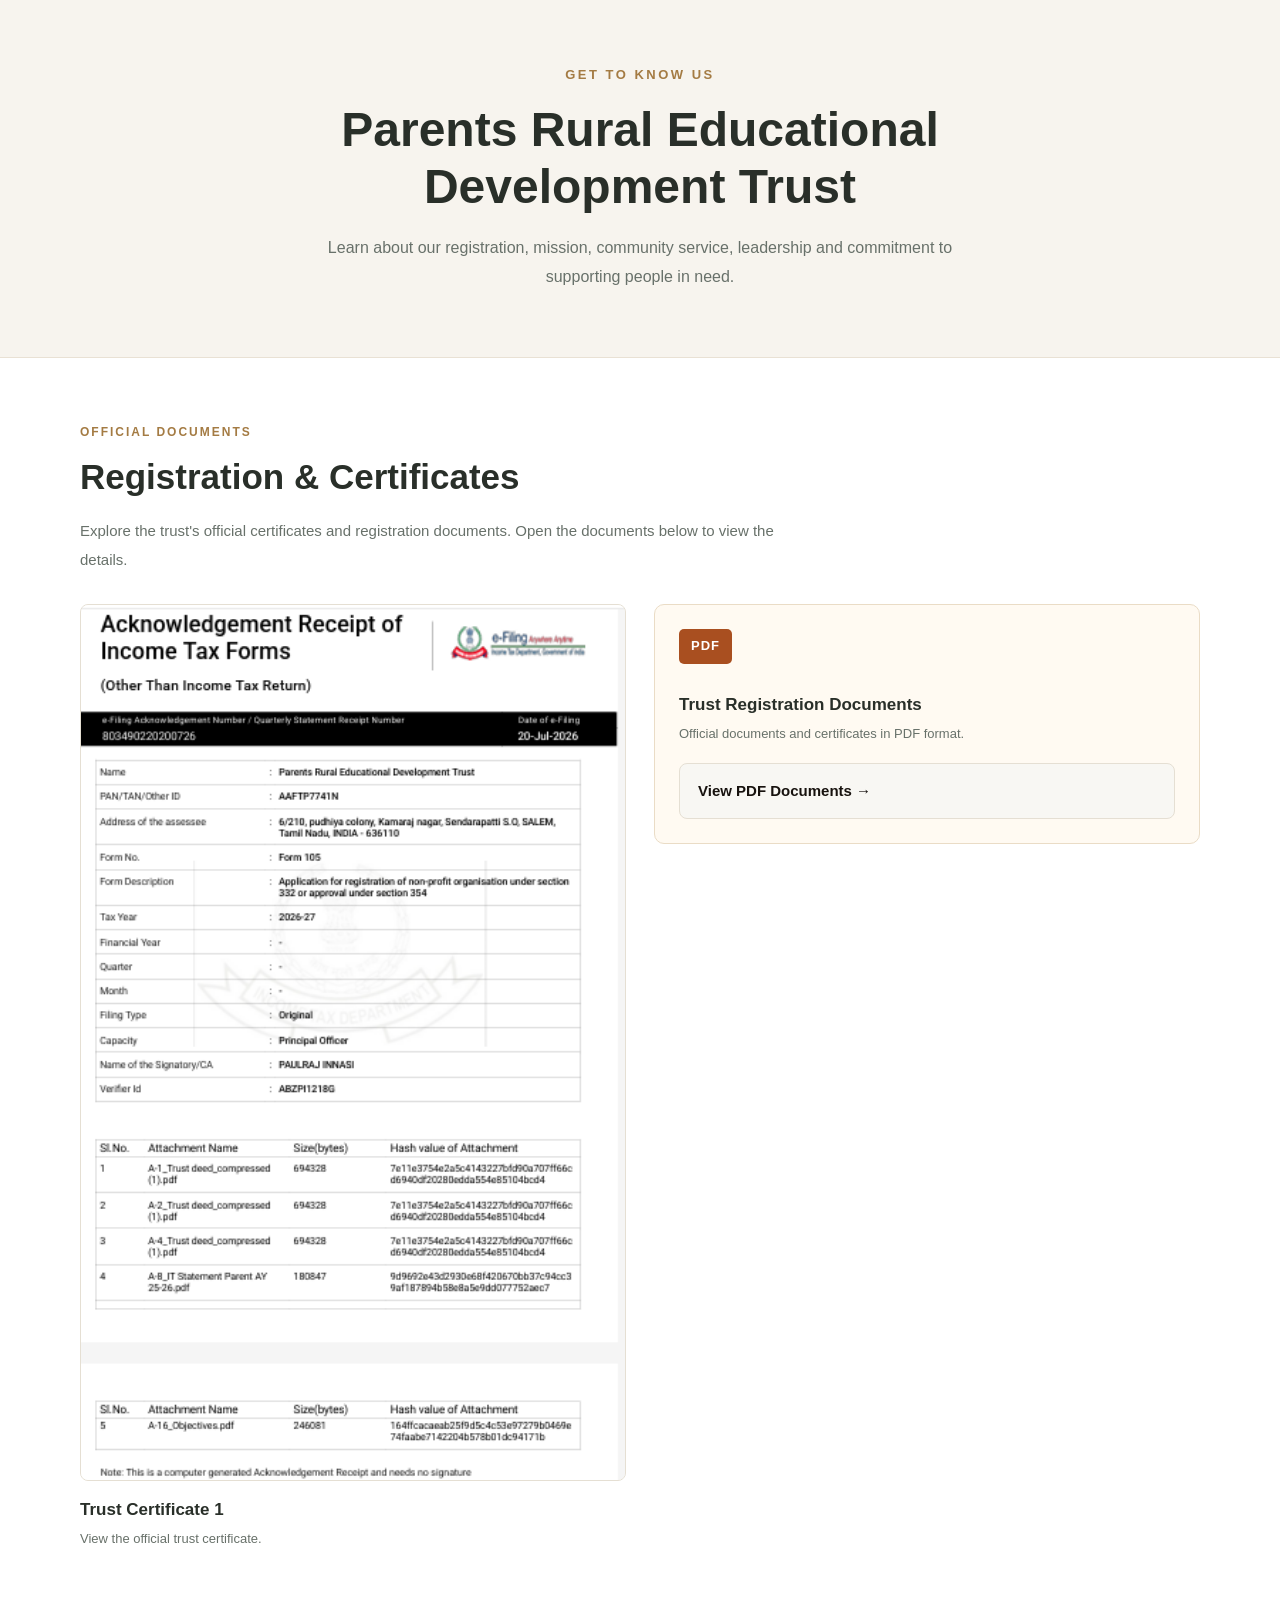
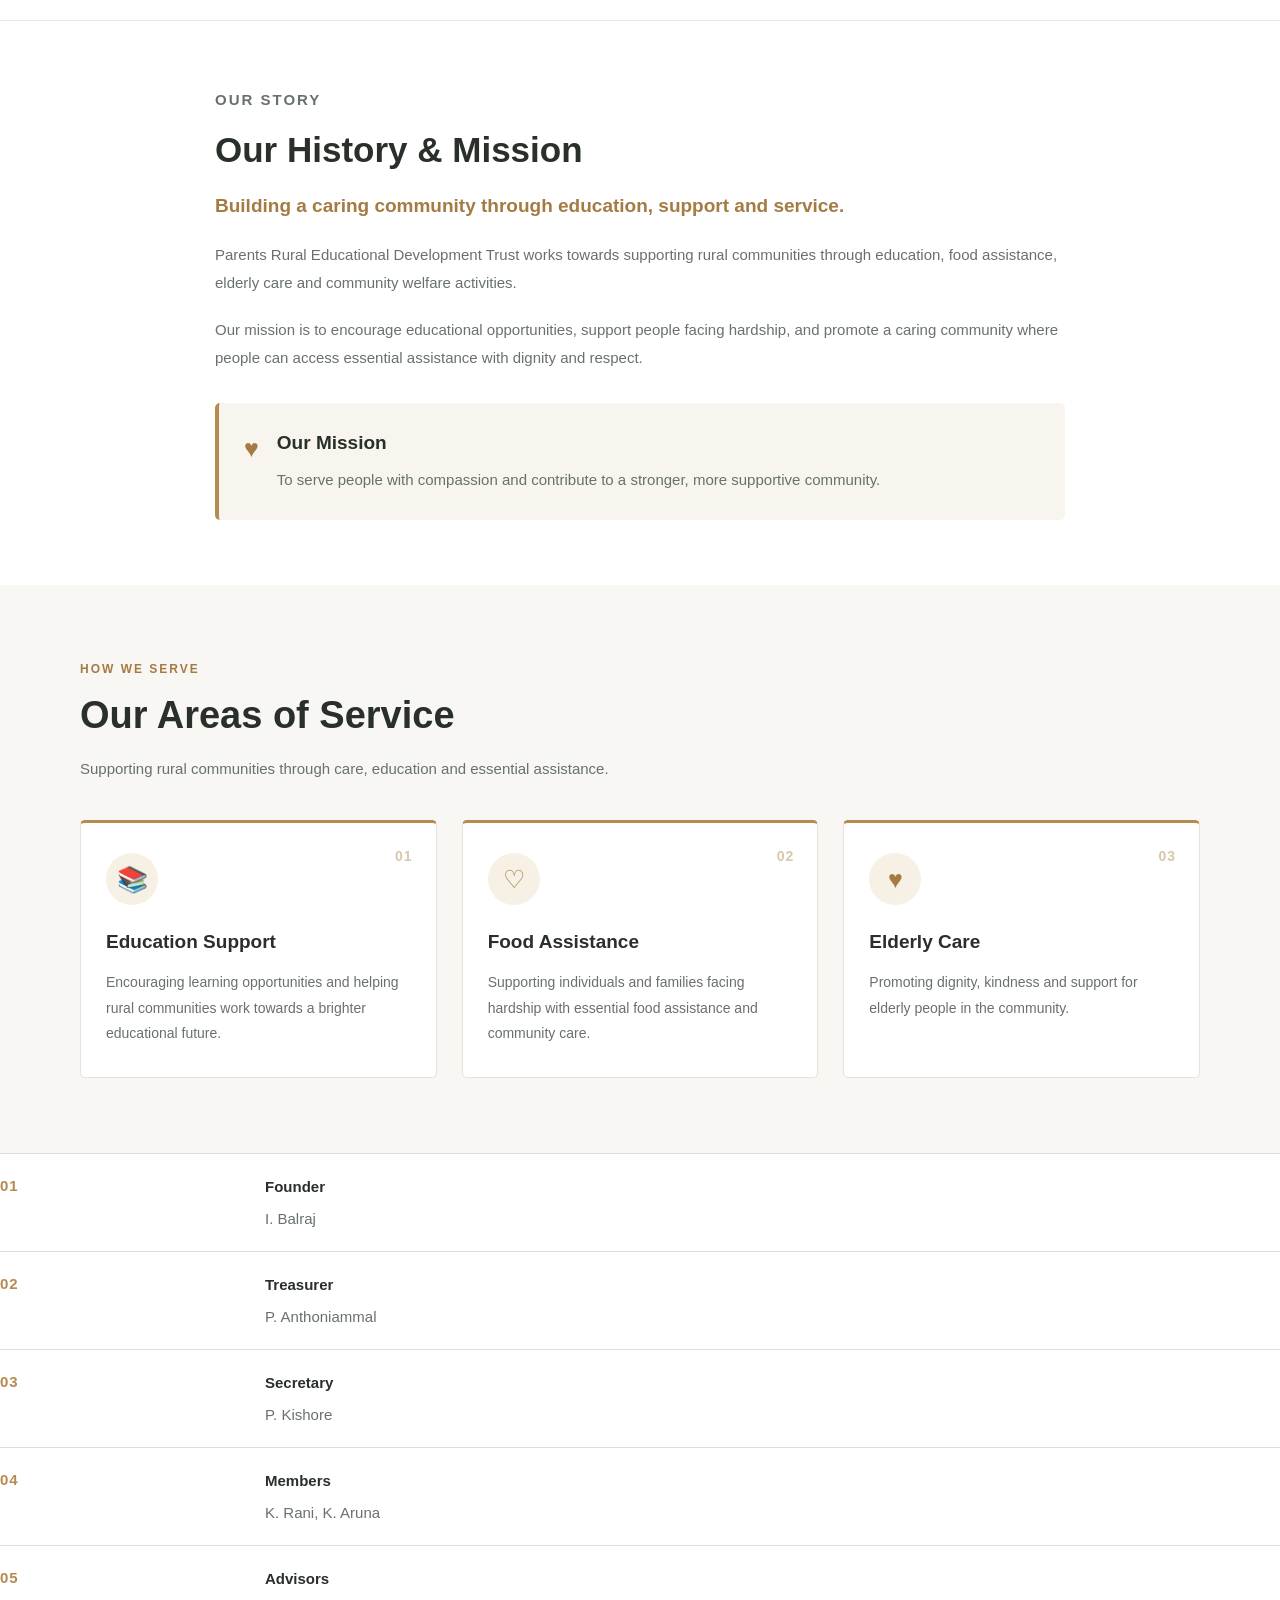
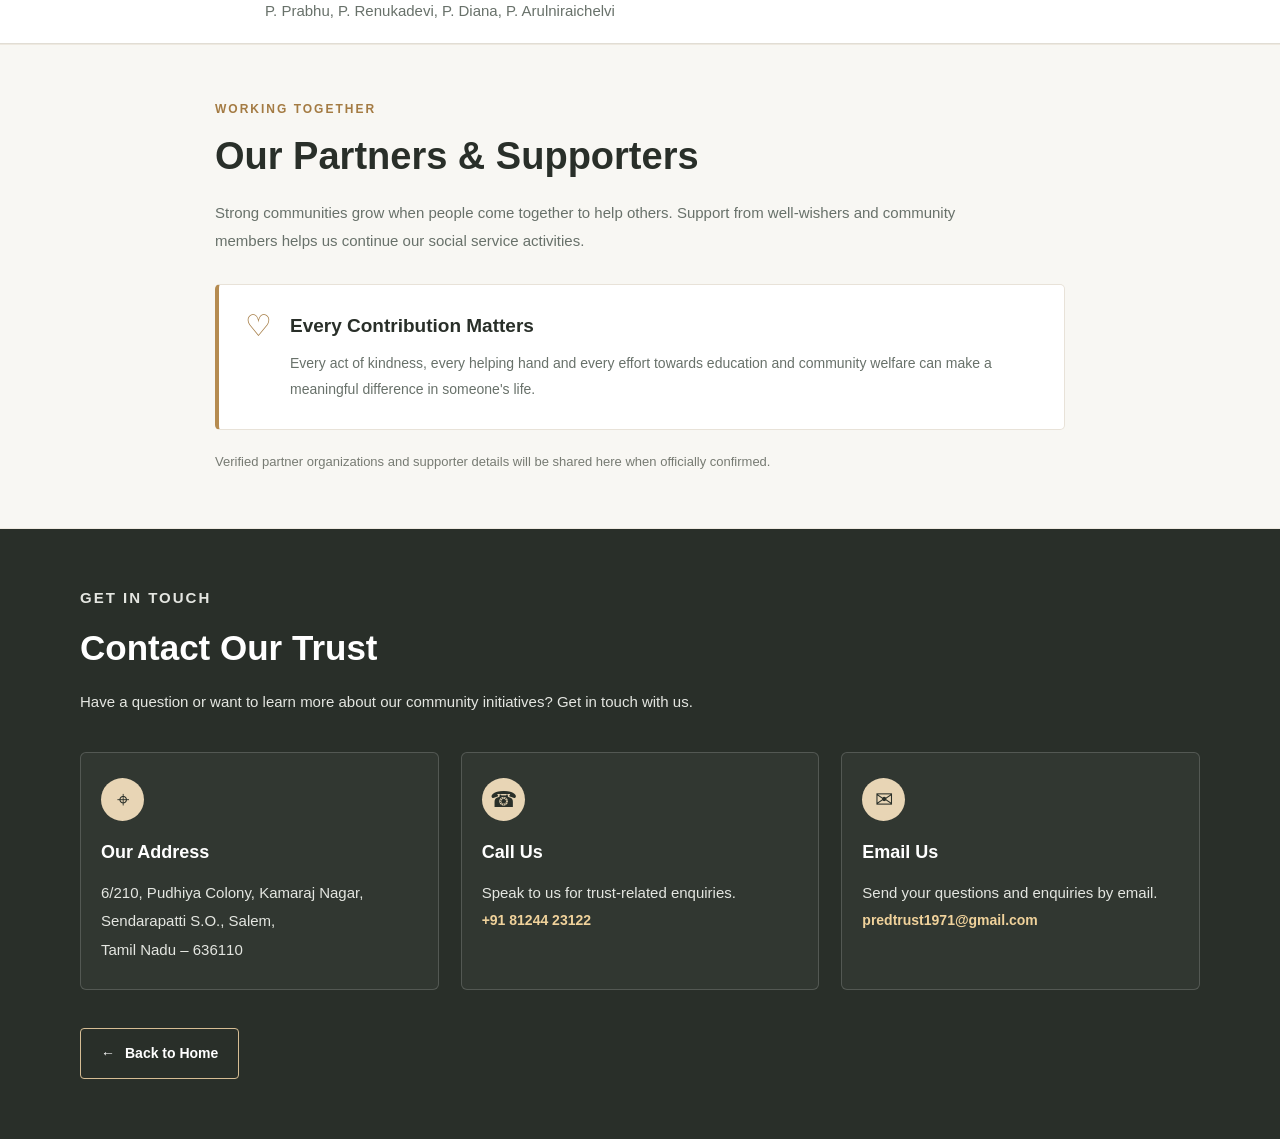
==== about.html @ b6cc0b00 "Update Thai Thanthai Trust website" ====
<!DOCTYPE html>
<html lang="en">
<head>
    <meta charset="UTF-8">
    <meta name="viewport" content="width=device-width, initial-scale=1.0">

    <title>About Our Trust | Parents Rural Educational Development Trust</title>

    <meta name="description" content="Learn about Parents Rural Educational Development Trust, its certificates, mission, community services and leadership.">

    <link rel="stylesheet" href="style.css">

    <style>
        * {
            box-sizing: border-box;
        }

        body.trust-details-page {
            margin: 0;
            background: #ffffff;
            color: #292f29;
            font-family: Arial, sans-serif;
        }

        .trust-details-container {
            width: min(1120px, 90%);
            margin: 0 auto;
        }

        /* PAGE INTRODUCTION */

        .trust-details-hero {
            padding: 65px 20px;
            text-align: center;
            background: #f7f4ee;
            border-bottom: 1px solid #e9e1d4;
        }

        .trust-details-hero .eyebrow {
            margin: 0 0 15px;
            color: #a47b43;
            font-size: 13px;
            font-weight: 700;
            letter-spacing: 2.5px;
        }

        .trust-details-hero h1 {
            max-width: 850px;
            margin: 0 auto 18px;
            font-size: clamp(30px, 5vw, 48px);
            line-height: 1.2;
        }

        .trust-details-hero p:last-child {
            max-width: 680px;
            margin: 0 auto;
            color: #68716a;
            font-size: 16px;
            line-height: 1.8;
        }

        /* COMMON SECTIONS */

        .trust-info-section {
            padding: 65px 0;
        }

        .trust-info-section h2,
        .trust-leadership h2,
        .trust-certificates h2,
        .trust-contact-section h2 {
            margin: 0 0 18px;
            font-size: clamp(26px, 3vw, 35px);
            line-height: 1.3;
        }

        .trust-info-section p,
        .trust-leadership p,
        .trust-certificates .section-description {
            color: #68716a;
            font-size: 15px;
            line-height: 1.9;
        }

        /* CERTIFICATES - FIRST CONTENT SECTION */

        .trust-certificates {
            padding: 65px 0 70px;
        }

        .trust-section-label {
            margin: 0 0 12px;
            color: #a47b43;
            font-size: 12px;
            font-weight: 700;
            letter-spacing: 2px;
        }

        .trust-certificates .section-description {
            max-width: 720px;
            margin-bottom: 30px;
        }

        .trust-certificate-grid {
            display: grid;
            grid-template-columns: repeat(2, minmax(0, 1fr));
            gap: 28px;
            align-items: start;
        }

        .trust-certificate-item {
            min-width: 0;
        }

        .trust-certificate-item a {
            display: block;
            overflow: hidden;
            background: #f8f7f3;
            border: 1px solid #e5dfd3;
            border-radius: 8px;
        }

        .trust-certificate-item img {
            display: block;
            width: 100%;
            height: auto;
            transition: transform 0.3s ease;
        }

        .trust-certificate-item a:hover img {
            transform: scale(1.025);
        }

        .trust-certificate-item h3 {
            margin: 15px 0 5px;
            font-size: 17px;
        }

        .trust-certificate-item p {
            margin: 0;
            color: #68716a;
            font-size: 13px;
            line-height: 1.7;
        }

        /* OUR STORY */

        .trust-story {
            border-top: 1px solid #eee9e0;
        }

        .trust-story-content {
            max-width: 850px;
        }

        /* AREAS OF SERVICE */

        .trust-purpose-grid {
            display: grid;
            grid-template-columns: repeat(3, minmax(0, 1fr));
            gap: 30px;
            margin-top: 30px;
        }

        .trust-purpose-item {
            padding: 23px 0 5px;
            border-top: 2px solid #d6bd94;
        }

        .trust-purpose-item h3 {
            margin: 0 0 10px;
            font-size: 18px;
        }

        .trust-purpose-item p {
            margin: 0;
        }

        /* LEADERSHIP */

        .trust-leadership {
            padding: 65px 0;
            background: #f8f7f3;
        }

        .trust-leadership-intro {
            max-width: 750px;
            margin-bottom: 28px;
        }

        .trust-leader-list {
            border-top: 1px solid #e1ddd4;
        }

        .trust-leader-row {
            display: grid;
            grid-template-columns: 240px 1fr;
            gap: 25px;
            padding: 20px 0;
            border-bottom: 1px solid #e1ddd4;
        }

        .trust-leader-row strong {
            color: #292f29;
            font-size: 15px;
        }

        .trust-leader-row span {
            color: #68716a;
            font-size: 15px;
            line-height: 1.7;
        }

        /* PARTNERS */

        .trust-partners {
            padding: 55px 0;
            border-bottom: 1px solid #eee9e0;
        }

        .trust-partners p {
            max-width: 800px;
        }

        /* CONTACT */

        .trust-contact-section {
            padding: 55px 0 60px;
            background: #292f29;
            color: #ffffff;
        }

        .trust-contact-section h2 {
            color: #ffffff;
        }

        .trust-contact-section p {
            color: #e4e6e1;
            font-size: 15px;
            line-height: 1.9;
        }

        .trust-contact-section a:not(.trust-back-home) {
            color: #f0d29b;
            text-decoration: none;
            overflow-wrap: anywhere;
        }

        .trust-back-home {
            display: inline-flex;
            align-items: center;
            gap: 10px;
            margin-top: 15px;
            padding: 14px 22px;
            border: 1px solid #d6bd94;
            border-radius: 4px;
            color: #ffffff;
            text-decoration: none;
            font-size: 14px;
            font-weight: 600;
            transition: background 0.25s ease;
        }

        .trust-back-home:hover {
            background: #a47b43;
        }

        /* RESPONSIVE */

        @media (max-width: 700px) {
            .trust-details-hero {
                padding: 50px 18px;
            }

            .trust-info-section,
            .trust-certificates,
            .trust-leadership {
                padding: 45px 0;
            }

            .trust-certificate-grid,
            .trust-purpose-grid {
                grid-template-columns: 1fr;
                gap: 25px;
            }

            .trust-leader-row {
                grid-template-columns: 1fr;
                gap: 7px;
                padding: 17px 0;
            }

            .trust-details-container {
                width: 90%;
            }
        }

        @media (prefers-reduced-motion: reduce) {
            .trust-certificate-item img {
                transition: none;
            }
        }
    </style>
</head>

<body class="trust-details-page">

    <!-- PAGE INTRODUCTION -->
    <header class="trust-details-hero">
        <div class="trust-details-container">

            <p class="eyebrow">GET TO KNOW US</p>

            <h1>
                Parents Rural Educational Development Trust
            </h1>

            <p>
                Learn about our registration, mission, community
                service, leadership and commitment to supporting
                people in need.
            </p>

        </div>
    </header>

    <main>

       
<section class="trust-certificates" id="certificates">
    <div class="trust-details-container">
        <p class="trust-section-label">OFFICIAL DOCUMENTS</p>
        <h2>Registration & Certificates</h2>
        <p class="section-description">
            Explore the trust's official certificates and registration documents.
            Open the documents below to view the details.
        </p>

        <div class="trust-certificate-grid">

            
<div class="trust-certificate-item">
    <a href="certificate.jpg"
       target="_blank"
       rel="noopener noreferrer"
       class="trust-certificate-image-link">
        <img src="certifiCATE.JPG.png"
             alt="Trust Certificate 1"
             class="trust-certificate-image">
    </a>

    <h3>Trust Certificate 1</h3>
    <p>View the official trust certificate.</p>
</div>


           
<!-- CERTIFICATE 2 - PDF DOCUMENT -->
<div class="trust-certificate-item">
    <div class="trust-pdf-preview">
        <span class="trust-pdf-icon">PDF</span>
        <h3>Trust Registration Documents</h3>
        <p>Official documents and certificates in PDF format.</p>

        <a href="certificate.ptf.pdf"
           target="_blank"
           rel="noopener noreferrer"
           class="trust-pdf-button">
            <span>View PDF Documents</span>
            <span aria-hidden="true">→</span>
        </a>
    </div>
</div>

            </div>

        </div>
    </div>
</section>


       
<!-- OUR STORY & MISSION -->
<section class="trust-info-section trust-story" id="our-story">
    <div class="trust-details-container">
        <div class="trust-story-content">
            <p class="trust-section-label">OUR STORY</p>

            <h2>Our History & Mission</h2>

            <p class="trust-story-intro">
                Building a caring community through education, support and service.
            </p>

            <p>
                Parents Rural Educational Development Trust works towards
                supporting rural communities through education, food assistance,
                elderly care and community welfare activities.
            </p>

            <p>
                Our mission is to encourage educational opportunities, support
                people facing hardship, and promote a caring community where
                people can access essential assistance with dignity and respect.
            </p>

            <div class="trust-mission-note">
                <span class="trust-mission-symbol" aria-hidden="true">♥</span>
                <div>
                    <h3>Our Mission</h3>
                    <p>
                        To serve people with compassion and contribute to a
                        stronger, more supportive community.
                    </p>
                </div>
            </div>
        </div>
    </div>
</section>


        
<!-- OUR AREAS OF SERVICE -->
<section class="trust-services-section" id="services">
    <div class="trust-details-container">

        <div class="trust-services-heading">
            <p class="trust-section-label">HOW WE SERVE</p>
            <h2>Our Areas of Service</h2>
            <p>
                Supporting rural communities through care, education
                and essential assistance.
            </p>
        </div>

        <div class="trust-services-grid">

            <article class="trust-service-item">
                <span class="trust-service-number">01</span>
                <div class="trust-service-icon" aria-hidden="true">📚</div>
                <h3>Education Support</h3>
                <p>
                    Encouraging learning opportunities and helping rural
                    communities work towards a brighter educational future.
                </p>
            </article>

            <article class="trust-service-item">
                <span class="trust-service-number">02</span>
                <div class="trust-service-icon" aria-hidden="true">♡</div>
                <h3>Food Assistance</h3>
                <p>
                    Supporting individuals and families facing hardship
                    with essential food assistance and community care.
                </p>
            </article>

            <article class="trust-service-item">
                <span class="trust-service-number">03</span>
                <div class="trust-service-icon" aria-hidden="true">♥</div>
                <h3>Elderly Care</h3>
                <p>
                    Promoting dignity, kindness and support for elderly
                    people in the community.
                </p>
            </article>

        </div>
    </div>
</section>


        

<div class="trust-leader-list">

    <div class="trust-leader-row">
        <div class="trust-leader-role">01</div>
        <div>
            <strong>Founder</strong>
            <span>I. Balraj</span>
        </div>
    </div>

    <div class="trust-leader-row">
        <div class="trust-leader-role">02</div>
        <div>
            <strong>Treasurer</strong>
            <span>P. Anthoniammal</span>
        </div>
    </div>

    <div class="trust-leader-row">
        <div class="trust-leader-role">03</div>
        <div>
            <strong>Secretary</strong>
            <span>P. Kishore</span>
        </div>
    </div>

    <div class="trust-leader-row">
        <div class="trust-leader-role">04</div>
        <div>
            <strong>Members</strong>
            <span>K. Rani, K. Aruna</span>
        </div>
    </div>

    <div class="trust-leader-row">
        <div class="trust-leader-role">05</div>
        <div>
            <strong>Advisors</strong>
            <span>P. Prabhu, P. Renukadevi, P. Diana, P. Arulniraichelvi</span>
        </div>
    </div>

</div>

<!-- PARTNERS & SUPPORTERS -->
<section class="trust-partners" id="partners">
    <div class="trust-details-container">

        <div class="trust-partners-content">
            <p class="trust-section-label">WORKING TOGETHER</p>

            <h2>Our Partners & Supporters</h2>

            <p class="trust-partners-intro">
                Strong communities grow when people come together to help
                others. Support from well-wishers and community members
                helps us continue our social service activities.
            </p>

            <div class="trust-partner-message">
                <span class="trust-partner-symbol" aria-hidden="true">♡</span>

                <div>
                    <h3>Every Contribution Matters</h3>
                    <p>
                        Every act of kindness, every helping hand and every
                        effort towards education and community welfare can
                        make a meaningful difference in someone's life.
                    </p>
                </div>
            </div>

            <p class="trust-partners-note">
                Verified partner organizations and supporter details
                will be shared here when officially confirmed.
            </p>
        </div>

    </div>
</section>


        
                
<!-- CONTACT OUR TRUST -->
<section class="trust-contact-section" id="contact">
    <div class="trust-details-container">

        <p class="trust-section-label">GET IN TOUCH</p>
        <h2>Contact Our Trust</h2>

        <p class="trust-contact-intro">
            Have a question or want to learn more about our community
            initiatives? Get in touch with us.
        </p>

        <div class="trust-contact-grid">

            <div class="trust-contact-item">
                <span class="trust-contact-icon" aria-hidden="true">⌖</span>
                <h3>Our Address</h3>
                <p>
                    6/210, Pudhiya Colony, Kamaraj Nagar,<br>
                    Sendarapatti S.O., Salem,<br>
                    Tamil Nadu – 636110
                </p>
            </div>

            <div class="trust-contact-item">
                <span class="trust-contact-icon" aria-hidden="true">☎</span>
                <h3>Call Us</h3>
                <p>Speak to us for trust-related enquiries.</p>
                <a href="tel:+918124423122">+91 81244 23122</a>
            </div>

            <div class="trust-contact-item">
                <span class="trust-contact-icon" aria-hidden="true">✉</span>
                <h3>Email Us</h3>
                <p>Send your questions and enquiries by email.</p>
                <a href="mailto:predtrust1971@gmail.com">
                    predtrust1971@gmail.com
                </a>
            </div>

        </div>

        <a href="index.html" class="trust-back-home">
            <span aria-hidden="true">←</span> Back to Home
        </a>

    </div>
</section>

    </main>

</body>
</html>
---- style.css ----
/* =========================================
   THAI THANTHAI TRUST
   CLEAN BASE + HEADER
========================================= */

* {
    margin: 0;
    padding: 0;
    box-sizing: border-box;
}

html {
    scroll-behavior: smooth;
}

body {
    font-family: Arial, Helvetica, sans-serif;
    background: #ffffff;
    color: #211a16;
    line-height: 1.6;
}

img {
    display: block;
    max-width: 100%;
}

a {
    color: inherit;
    text-decoration: none;
}

.container {
    width: min(1200px, 92%);
    margin: 0 auto;
}


/* =========================================
   HEADER
========================================= */

.site-header {
    position: sticky;
    top: 0;
    z-index: 1000;
    width: 100%;
    background: rgba(255, 255, 255, 0.96);
    border-bottom: 1px solid #e8e2da;
    backdrop-filter: blur(10px);
}

.header-container {
    width: min(1200px, 92%);
    min-height: 78px;
    margin: 0 auto;

    display: flex;
    align-items: center;
    justify-content: space-between;

    gap: 30px;
}


/* LOGO */

.trust-logo {
    display: flex;
    flex-direction: column;
    line-height: 1;
    min-width: 170px;
}

.trust-logo span {
    color: #8a6a37;
    font-size: 10px;
    font-weight: 700;
    letter-spacing: 2.5px;
}

.trust-logo strong {
    margin-top: 5px;
    color: #171310;
    font-size: 23px;
    font-weight: 800;
    letter-spacing: 1px;
}


/* NAVIGATION */

.main-nav {
    display: flex;
    align-items: center;
    gap: 28px;
}

.main-nav a {
    position: relative;

    padding: 8px 0;

    color: #29231f;
    font-size: 13px;
    font-weight: 600;
}

.main-nav a::after {
    content: "";

    position: absolute;
    left: 0;
    bottom: 0;

    width: 0;
    height: 2px;

    background: #b08a42;

    transition: width 0.25s ease;
}

.main-nav a:hover {
    color: #8a6a37;
}

.main-nav a:hover::after {
    width: 100%;
}


/* DONATE BUTTON */

.header-donate {
    display: inline-flex;
    align-items: center;
    justify-content: center;

    min-width: 125px;
    height: 44px;

    padding: 0 20px;

    background: #211a16;
    color: #ffffff;

    font-size: 12px;
    font-weight: 700;
    letter-spacing: 1px;

    transition: 0.25s ease;
}

.header-donate:hover {
    background: #b08a42;
    transform: translateY(-2px);
}


/* =========================================
   HEADER — TABLET
========================================= */

@media (max-width: 950px) {

    .header-container {
        gap: 15px;
    }

    .main-nav {
        gap: 17px;
    }

    .main-nav a {
        font-size: 12px;
    }

    .trust-logo {
        min-width: 145px;
    }

    .trust-logo strong {
        font-size: 19px;
    }

    .header-donate {
        min-width: 105px;
        padding: 0 14px;
    }
}


/* =========================================
   HEADER — MOBILE
========================================= */

@media (max-width: 700px) {

    .site-header {
        padding: 14px 0;
    }

    .header-container {
        width: 92%;
        min-height: auto;

        flex-wrap: wrap;
        gap: 14px;
    }

    .trust-logo {
        min-width: auto;
    }

    .trust-logo span {
        font-size: 9px;
        letter-spacing: 1.5px;
    }

    .trust-logo strong {
        font-size: 19px;
    }

    .header-donate {
        height: 40px;
        min-width: 105px;
        font-size: 11px;
    }

    .main-nav {
        order: 3;

        width: 100%;

        justify-content: flex-start;
        gap: 22px;

        overflow-x: auto;
        white-space: nowrap;

        padding: 5px 2px 3px;

        scrollbar-width: none;
    }

    .main-nav::-webkit-scrollbar {
        display: none;
    }

    .main-nav a {
        flex-shrink: 0;
        font-size: 12px;
    }
}
/* =========================================
   HERO SECTION
========================================= */

.hero {
    position: relative;
    min-height: calc(100vh - 78px);
    overflow: hidden;

    display: flex;
    align-items: center;
}

.hero-image {
    position: absolute;
    inset: 0;
    z-index: 0;
}

.hero-image img {
    width: 100%;
    height: 100%;
    object-fit: cover;
    object-position: center;
}

.hero-overlay {
    position: absolute;
    inset: 0;
    z-index: 1;

    background:
        linear-gradient(
            90deg,
            rgba(18, 13, 10, 0.50) 0%,
rgba(18, 13, 10, 0.30) 42%,
rgba(18, 13, 10, 0.08) 100%
        );
}

.hero-content {
    position: relative;
    z-index: 2;

    width: min(1200px, 92%);
    margin: 0 auto;

    padding: 90px 0 150px;

    color: #ffffff;
}

.hero-tag {
    display: inline-block;

    margin-bottom: 22px;
    padding: 8px 14px;

    border-left: 3px solid #c49a52;

    background: rgba(255, 255, 255, 0.08);

    color: #e5c47e;

    font-size: 11px;
    font-weight: 700;
    letter-spacing: 2px;
}

.hero h1 {
    max-width: 760px;

    font-size: clamp(48px, 6vw, 82px);
    font-weight: 700;
    line-height: 0.98;
    letter-spacing: -2px;
}

.hero h1 span {
    display: block;
    color: #d2a85c;
}

.hero h2 {
    margin-top: 28px;

    font-size: 15px;
    font-weight: 700;
    letter-spacing: 4px;
}

.hero-tamil {
    margin-top: 12px;

    color: #e9dfd2;

    font-size: 18px;
    line-height: 1.7;
}

.hero-description {
    max-width: 540px;

    margin-top: 20px;

    color: #eee7df;

    font-size: 16px;
    line-height: 1.8;
}

.hero-buttons {
    display: flex;
    align-items: center;
    gap: 14px;

    margin-top: 32px;
}

.hero-btn {
    display: inline-flex;
    align-items: center;
    justify-content: center;

    min-height: 48px;
    padding: 0 24px;

    font-size: 12px;
    font-weight: 700;
    letter-spacing: 1px;

    transition: 0.25s ease;
}

.primary-btn {
    background: #c49a52;
    color: #ffffff;
}

.primary-btn:hover {
    background: #ffffff;
    color: #211a16;
    transform: translateY(-2px);
}

.secondary-btn {
    border: 1px solid rgba(255, 255, 255, 0.55);
    color: #ffffff;
    background: rgba(255, 255, 255, 0.05);
}

.secondary-btn:hover {
    background: #ffffff;
    color: #211a16;
    transform: translateY(-2px);
}


/* =========================================
   HERO BOTTOM FEATURES
========================================= */

.hero-bottom {
    position: absolute;
    z-index: 3;

    right: 4%;
    bottom: 32px;

    display: flex;
    gap: 10px;
}

.hero-mini-card {
    min-width: 155px;

    padding: 16px 18px;

    background: rgba(255, 255, 255, 0.10);
    border: 1px solid rgba(255, 255, 255, 0.22);

    backdrop-filter: blur(8px);

    color: #ffffff;
}

.hero-mini-card span {
    display: block;

    margin-bottom: 5px;

    color: #d2a85c;

    font-size: 11px;
    font-weight: 700;
    letter-spacing: 2px;
}

.hero-mini-card p {
    font-size: 12px;
    font-weight: 600;
}


/* =========================================
   HERO MOBILE
========================================= */

@media (max-width: 800px) {

    .hero {
        min-height: calc(100vh - 135px);
    }

    .hero-content {
        padding: 70px 0 180px;
    }

    .hero h1 {
        font-size: clamp(42px, 12vw, 62px);
        letter-spacing: -1.5px;
    }

    .hero h2 {
        font-size: 12px;
        letter-spacing: 2.5px;
    }

    .hero-tamil {
        font-size: 16px;
    }

    .hero-description {
        font-size: 14px;
    }

    .hero-bottom {
        left: 4%;
        right: 4%;
        bottom: 20px;

        overflow-x: auto;

        gap: 8px;
    }

    .hero-mini-card {
        min-width: 145px;
    }
}


@media (max-width: 520px) {

    .hero-overlay {
        background:
            linear-gradient(
                90deg,
                rgba(18, 13, 10, 0.86),
                rgba(18, 13, 10, 0.55)
            );
    }

    .hero-content {
        padding-top: 55px;
    }

    .hero-tag {
        font-size: 9px;
        letter-spacing: 1.3px;
    }

    .hero h1 {
        font-size: 44px;
    }

    .hero-buttons {
        flex-direction: column;
        align-items: stretch;
        max-width: 230px;
    }

    .hero-btn {
        width: 100%;
    }

    .hero-bottom {
        bottom: 12px;
    }

    .hero-mini-card {
        min-width: 135px;
        padding: 12px 14px;
    }
}
/* =========================================
   ABOUT SECTION
========================================= */

.about {
    padding: 110px 0;
    background: #ffffff;
}

.about-wrapper {
    display: grid;
    grid-template-columns: 1fr 1fr;
    align-items: center;
    gap: 80px;
}


/* IMAGE */

.about-image {
    position: relative;
    overflow: hidden;
}

.about-image::before {
    content: "";

    position: absolute;
    left: -14px;
    bottom: -14px;

    width: 90px;
    height: 90px;

    border-left: 2px solid #b08a42;
    border-bottom: 2px solid #b08a42;

    z-index: 0;
}

.about-image img {
    position: relative;
    z-index: 1;

    width: 100%;
    height: 520px;

    object-fit: cover;
}


/* CONTENT */

.about-content {
    max-width: 540px;
}

.section-label {
    margin-bottom: 14px;

    color: #a27b3d;

    font-size: 11px;
    font-weight: 700;
    letter-spacing: 2.5px;
}

.about-content h2 {
    margin-bottom: 14px;

    color: #211a16;

    font-size: clamp(34px, 4vw, 52px);
    font-weight: 700;
    line-height: 1.05;
    letter-spacing: -1px;
}

.about-content h3 {
    margin-bottom: 24px;

    color: #8a6a37;

    font-size: 18px;
    font-weight: 500;
    line-height: 1.7;
}

.about-content p {
    margin-bottom: 18px;

    color: #625a54;

    font-size: 15px;
    line-height: 1.9;
}


/* =========================================
   ABOUT MOBILE
========================================= */

@media (max-width: 800px) {

    .about {
        padding: 75px 0;
    }

    .about-wrapper {
        grid-template-columns: 1fr;
        gap: 45px;
    }

    .about-image img {
        height: 420px;
    }

    .about-content {
        max-width: 100%;
    }

    .about-content h2 {
        font-size: 38px;
    }
}


@media (max-width: 520px) {

    .about {
        padding: 60px 0;
    }

    .about-image img {
        height: 340px;
    }

    .about-content h2 {
        font-size: 34px;
    }

    .about-content h3 {
        font-size: 16px;
    }

    .about-content p {
        font-size: 14px;
    }
}
/* =========================================
   CAUSES SECTION
========================================= */

.causes {
    padding: 115px 0;
    background: #f5f1eb;
}

.causes .container {
    width: min(1200px, 92%);
}


/* HEADING */

.causes-heading {
    max-width: 700px;
    margin-bottom: 60px;
}

.causes-heading h2 {
    margin-bottom: 18px;

    color: #211a16;

    font-size: clamp(38px, 5vw, 64px);
    line-height: 1;
    letter-spacing: -2px;
}

.causes-heading h2 span {
    color: #a27b3d;
}

.causes-heading > p:last-child {
    max-width: 600px;

    color: #6b625a;

    font-size: 15px;
    line-height: 1.8;
}


/* GRID */

.causes-grid {
    display: grid;

    grid-template-columns: 1.25fr 0.9fr 0.9fr;
    grid-template-rows: auto auto;

    gap: 18px;
}


/* CARD */

.cause-card {
    position: relative;

    min-height: 250px;

    padding: 32px;

    background: #ffffff;

    border: 1px solid #e5ddd3;

    transition: 0.3s ease;

    overflow: hidden;
}

.cause-card:hover {
    transform: translateY(-5px);

    border-color: #b08a42;

    box-shadow: 0 18px 40px rgba(40, 30, 20, 0.08);
}


/* FIRST CARD — LARGE */

.cause-card:first-child {
    grid-row: span 2;

    min-height: 518px;

    display: flex;
    flex-direction: column;
    justify-content: flex-end;

    background:
        linear-gradient(
            180deg,
            rgba(35, 25, 18, 0.02),
            rgba(35, 25, 18, 0.08)
        ),
        #ffffff;
}


/* NUMBER */

.cause-icon {
    position: absolute;

    top: 28px;
    right: 30px;

    color: #b08a42;

    font-size: 12px;
    font-weight: 700;
    letter-spacing: 2px;
}


/* CARD TITLE */

.cause-card h3 {
    max-width: 340px;

    margin-bottom: 12px;

    color: #211a16;

    font-size: 24px;
    line-height: 1.2;
}

.cause-card:first-child h3 {
    font-size: 34px;
}


/* CARD TEXT */

.cause-card p {
    max-width: 390px;

    color: #6b625a;

    font-size: 14px;
    line-height: 1.8;
}


/* GOLD LINE */

.cause-card::after {
    content: "";

    position: absolute;

    left: 32px;
    bottom: 28px;

    width: 32px;
    height: 2px;

    background: #b08a42;

    transition: width 0.3s ease;
}

.cause-card:hover::after {
    width: 65px;
}


/* =========================================
   CAUSES TABLET
========================================= */

@media (max-width: 850px) {

    .causes {
        padding: 85px 0;
    }

    .causes-grid {
        grid-template-columns: 1fr 1fr;
        grid-template-rows: auto;
    }

    .cause-card:first-child {
        grid-row: auto;
        min-height: 300px;
    }

    .cause-card {
        min-height: 230px;
    }
}


/* =========================================
   CAUSES MOBILE
========================================= */

@media (max-width: 600px) {

    .causes {
        padding: 70px 0;
    }

    .causes-heading {
        margin-bottom: 40px;
    }

    .causes-heading h2 {
        font-size: 42px;
    }

    .causes-grid {
        grid-template-columns: 1fr;
        gap: 14px;
    }

    .cause-card,
    .cause-card:first-child {
        min-height: 220px;
    }

    .cause-card:first-child h3 {
        font-size: 28px;
    }

    .cause-card h3 {
        font-size: 22px;
    }

    .cause-card p {
        font-size: 14px;
    }
}
/* =========================================
   ACTIVITIES SECTION
========================================= */

.activities {
    padding: 115px 0;
    background: #ffffff;
}

.activities .container {
    width: min(1200px, 92%);
}


/* HEADING */

.activities .section-heading {
    max-width: 700px;
    margin-bottom: 65px;
}

.activities .section-heading h2 {
    margin-bottom: 18px;

    color: #211a16;

    font-size: clamp(38px, 5vw, 64px);
    line-height: 1;
    letter-spacing: -2px;
}

.activities .section-heading h2 span {
    color: #a27b3d;
}

.activities .section-heading > p:last-child {
    max-width: 600px;

    color: #6b625a;

    font-size: 15px;
    line-height: 1.8;
}


/* =========================================
   ACTIVITY CARD
========================================= */

.activity-card {
    display: grid;
    grid-template-columns: 45% 55%;
    align-items: stretch;

    min-height: 300px;

    margin-bottom: 22px;

    background: #f5f1eb;
}


/* IMAGE */

.activity-image {
    min-height: 300px;

    background-size: cover;
    background-position: center;
}


/* DIFFERENT IMAGE FOR EACH ACTIVITY */

.activity-card:nth-child(1) .activity-image {
    background-image: url("food.jpg");
}

.activity-card:nth-child(2) .activity-image {
    background-image: url("elderly.jpg");
}

.activity-card:nth-child(3) .activity-image {
    background-image: url("community.jpg");
}


/* CONTENT */

.activity-content {
    display: flex;
    flex-direction: column;
    justify-content: center;

    padding: 45px 55px;
}

.activity-content h3 {
    margin-bottom: 15px;

    color: #211a16;

    font-size: 28px;
    line-height: 1.2;
}

.activity-content p {
    max-width: 480px;

    color: #6b625a;

    font-size: 15px;
    line-height: 1.9;
}


/* GOLD LINE */

.activity-content::before {
    content: "";

    width: 38px;
    height: 2px;

    margin-bottom: 22px;

    background: #b08a42;
}


/* =========================================
   ALTERNATING LAYOUT
========================================= */

.activity-card:nth-child(2) {
    grid-template-columns: 55% 45%;
}

.activity-card:nth-child(2) .activity-image {
    order: 2;
}

.activity-card:nth-child(2) .activity-content {
    order: 1;
}

.activity-card:nth-child(3) {
    grid-template-columns: 45% 55%;
}


/* =========================================
   HOVER
========================================= */

.activity-card {
    overflow: hidden;
}

.activity-image {
    transition: transform 0.5s ease;
}

.activity-card:hover .activity-image {
    transform: scale(1.04);
}


/* =========================================
   TABLET
========================================= */

@media (max-width: 800px) {

    .activities {
        padding: 85px 0;
    }

    .activities .section-heading {
        margin-bottom: 45px;
    }

    .activity-card,
    .activity-card:nth-child(2),
    .activity-card:nth-child(3) {
        grid-template-columns: 1fr;
    }

    .activity-card:nth-child(2) .activity-image,
    .activity-card:nth-child(2) .activity-content {
        order: initial;
    }

    .activity-image {
        min-height: 280px;
    }

    .activity-content {
        padding: 38px;
    }
}


/* =========================================
   MOBILE
========================================= */

@media (max-width: 520px) {

    .activities {
        padding: 65px 0;
    }

    .activity-card {
        margin-bottom: 16px;
    }

    .activity-image {
        min-height: 230px;
    }

    .activity-content {
        padding: 30px 24px;
    }

    .activity-content h3 {
        font-size: 24px;
    }

    .activity-content p {
        font-size: 14px;
    }
}
/* =========================================
   IMPACT SECTION
========================================= */

.impact {
    padding: 110px 0;
    background: #211a16;
    color: #ffffff;
}

.impact .container {
    width: min(1200px, 92%);
}


/* HEADING */

.impact .section-heading {
    max-width: 720px;
    margin-bottom: 65px;
}

.impact .section-label {
    color: #d2a85c;
}

.impact .section-heading h2 {
    color: #ffffff;

    font-size: clamp(38px, 5vw, 64px);
    line-height: 1;
    letter-spacing: -2px;
}

.impact .section-heading h2 span {
    color: #d2a85c;
}


/* =========================================
   IMPACT NUMBERS
========================================= */

.impact-grid {
    display: grid;
    grid-template-columns: repeat(4, 1fr);

    border-top: 1px solid rgba(255, 255, 255, 0.18);
    border-bottom: 1px solid rgba(255, 255, 255, 0.18);
}

.impact-item {
    min-height: 220px;

    padding: 40px 28px;

    display: flex;
    flex-direction: column;
    justify-content: center;

    border-right: 1px solid rgba(255, 255, 255, 0.18);
}

.impact-item:last-child {
    border-right: none;
}


/* NUMBER */

.impact-item strong {
    display: block;

    margin-bottom: 12px;

    color: #d2a85c;

    font-size: clamp(48px, 5vw, 72px);
    font-weight: 700;
    line-height: 1;
    letter-spacing: -2px;
}


/* LABEL */

.impact-item span {
    color: #d9d0c7;

    font-size: 13px;
    font-weight: 600;
    letter-spacing: 0.5px;
}


/* =========================================
   IMPACT HOVER
========================================= */

.impact-item {
    transition: background 0.3s ease;
}

.impact-item:hover {
    background: rgba(255, 255, 255, 0.04);
}


/* =========================================
   TABLET
========================================= */

@media (max-width: 800px) {

    .impact {
        padding: 85px 0;
    }

    .impact-grid {
        grid-template-columns: 1fr 1fr;
    }

    .impact-item:nth-child(2) {
        border-right: none;
    }

    .impact-item:nth-child(-n + 2) {
        border-bottom: 1px solid rgba(255, 255, 255, 0.18);
    }

    .impact-item {
        min-height: 190px;
    }
}


/* =========================================
   MOBILE
========================================= */

@media (max-width: 520px) {

    .impact {
        padding: 70px 0;
    }

    .impact .section-heading {
        margin-bottom: 45px;
    }

    .impact-grid {
        grid-template-columns: 1fr;
    }

    .impact-item,
    .impact-item:nth-child(2) {
        min-height: 150px;

        border-right: none;
        border-bottom: 1px solid rgba(255, 255, 255, 0.18);
    }

    .impact-item:last-child {
        border-bottom: none;
    }

    .impact-item strong {
        font-size: 52px;
    }
}
/* =========================================
   EVENTS SECTION
========================================= */

.events {
    padding: 110px 0;
    background: #f7f4ef;
}

.events .container {
    width: min(1200px, 92%);
}


/* HEADING */

.events .section-heading {
    max-width: 700px;
    margin-bottom: 60px;
}

.events .section-heading h2 {
    margin-bottom: 18px;

    color: #211a16;

    font-size: clamp(38px, 5vw, 62px);
    line-height: 1;
    letter-spacing: -2px;
}

.events .section-heading h2 span {
    color: #a27b3d;
}

.events .section-heading > p:last-child {
    max-width: 580px;

    color: #6b625a;

    font-size: 15px;
    line-height: 1.8;
}


/* =========================================
   EVENTS GRID
========================================= */

.events-grid {
    display: grid;
    grid-template-columns: 1.45fr 0.85fr;
    gap: 20px;
}


/* EVENT CARD */

.event-card {
    position: relative;

    min-height: 320px;

    padding: 42px;

    display: flex;
    flex-direction: column;
    justify-content: flex-end;

    background: #ffffff;

    border: 1px solid #e4ddd4;

    overflow: hidden;

    transition: 0.3s ease;
}

.event-card:hover {
    transform: translateY(-5px);

    box-shadow: 0 20px 45px rgba(40, 30, 20, 0.08);

    border-color: #b08a42;
}


/* FEATURED CARD */

.event-card:first-child {
    min-height: 420px;

    background:
        linear-gradient(
            180deg,
            rgba(33, 26, 22, 0.02),
            rgba(33, 26, 22, 0.08)
        ),
        #ffffff;
}

.event-card:first-child h3 {
    max-width: 600px;

    font-size: 36px;
}


/* EVENT LABEL */

.event-card > span {
    position: absolute;

    top: 30px;
    left: 32px;

    color: #a27b3d;

    font-size: 10px;
    font-weight: 700;
    letter-spacing: 2px;
}


/* TITLE */

.event-card h3 {
    margin-bottom: 14px;

    color: #211a16;

    font-size: 25px;
    line-height: 1.25;
}


/* DESCRIPTION */

.event-card p {
    max-width: 520px;

    margin-bottom: 22px;

    color: #6b625a;

    font-size: 14px;
    line-height: 1.8;
}


/* LINK */

.event-card a {
    display: inline-flex;
    align-items: center;

    width: fit-content;

    color: #211a16;

    font-size: 12px;
    font-weight: 700;
    letter-spacing: 1px;

    transition: 0.25s ease;
}

.event-card a:hover {
    color: #a27b3d;
    transform: translateX(5px);
}


/* GOLD DETAIL */

.event-card::after {
    content: "";

    position: absolute;

    left: 0;
    bottom: 0;

    width: 100%;
    height: 3px;

    background: #b08a42;

    transform: scaleX(0);
    transform-origin: left;

    transition: transform 0.35s ease;
}

.event-card:hover::after {
    transform: scaleX(1);
}


/* =========================================
   TABLET
========================================= */

@media (max-width: 800px) {

    .events {
        padding: 85px 0;
    }

    .events-grid {
        grid-template-columns: 1fr;
    }

    .event-card,
    .event-card:first-child {
        min-height: 300px;
    }

    .event-card:first-child h3 {
        font-size: 30px;
    }
}


/* =========================================
   MOBILE
========================================= */

@media (max-width: 520px) {

    .events {
        padding: 65px 0;
    }

    .events .section-heading {
        margin-bottom: 40px;
    }

    .event-card,
    .event-card:first-child {
        min-height: 280px;
        padding: 30px 25px;
    }

    .event-card:first-child h3 {
        font-size: 27px;
    }

    .event-card h3 {
        font-size: 22px;
    }

    .event-card p {
        font-size: 14px;
    }

    .event-card > span {
        top: 24px;
        left: 25px;
    }
}
/* =========================================
   DONATE SECTION
========================================= */

.donate {
    position: relative;

    min-height: 500px;

    display: flex;
    align-items: center;

    overflow: hidden;

    background:
        linear-gradient(
            90deg,
            rgba(28, 20, 15, 0.88),
            rgba(28, 20, 15, 0.55)
        ),
        url("donate.jpg") center / cover no-repeat;
}

.donate-content {
    position: relative;
    z-index: 2;

    padding: 90px 0;

    color: #ffffff;
}


/* LABEL */

.donate .section-label {
    color: #d2a85c;
}


/* HEADING */

.donate h2 {
    max-width: 720px;

    margin-bottom: 20px;

    color: #ffffff;

    font-size: clamp(42px, 5.5vw, 70px);
    line-height: 1;
    letter-spacing: -2px;
}


/* DESCRIPTION */

.donate p:not(.section-label) {
    max-width: 570px;

    margin-bottom: 32px;

    color: #e8dfd7;

    font-size: 16px;
    line-height: 1.8;
}


/* BUTTON */

.donate .btn-primary {
    display: inline-flex;
    align-items: center;
    justify-content: center;

    min-height: 50px;

    padding: 0 28px;

    background: #c49a52;
    color: #ffffff;

    font-size: 12px;
    font-weight: 700;
    letter-spacing: 1px;

    transition: 0.25s ease;
}

.donate .btn-primary:hover {
    background: #ffffff;
    color: #211a16;

    transform: translateY(-3px);
}


/* GOLD DETAIL */

.donate::after {
    content: "";

    position: absolute;

    right: 8%;
    bottom: 0;

    width: 180px;
    height: 180px;

    border-top: 1px solid rgba(210, 168, 92, 0.45);
    border-right: 1px solid rgba(210, 168, 92, 0.45);
}


/* =========================================
   DONATE MOBILE
========================================= */

@media (max-width: 700px) {

    .donate {
        min-height: 460px;

        background:
            linear-gradient(
                90deg,
                rgba(28, 20, 15, 0.90),
                rgba(28, 20, 15, 0.65)
            ),
            url("donate.jpg") center / cover no-repeat;
    }

    .donate-content {
        padding: 75px 0;
    }

    .donate h2 {
        font-size: 43px;
        letter-spacing: -1px;
    }

    .donate p:not(.section-label) {
        font-size: 14px;
    }

    .donate::after {
        right: 4%;
        width: 100px;
        height: 100px;
    }
}
/* =========================================
   CONTACT SECTION
========================================= */

.contact {
    padding: 110px 0;
    background: #ffffff;
}

.contact .container {
    width: min(1200px, 92%);
}


/* HEADING */

.contact .section-heading {
    max-width: 720px;
    margin-bottom: 60px;
}

.contact .section-heading h2 {
    margin-bottom: 18px;

    color: #211a16;

    font-size: clamp(38px, 5vw, 62px);
    line-height: 1;
    letter-spacing: -2px;
}

.contact .section-heading h2 span {
    color: #a27b3d;
}

.contact .section-heading > p:last-child {
    max-width: 580px;

    color: #6b625a;

    font-size: 15px;
    line-height: 1.8;
}


/* =========================================
   CONTACT INFORMATION
========================================= */

.contact-grid {
    display: grid;
    grid-template-columns: 1.4fr 0.8fr 0.8fr;

    border-top: 1px solid #ded6cc;
    border-bottom: 1px solid #ded6cc;
}


.contact-card {
    min-height: 210px;
    padding: 38px 35px;

    background: #ffffff;
    border: 1px solid #e8e0d5;
    border-radius: 10px;
    margin: 8px;

    display: flex;
    flex-direction: column;
    justify-content: center;

    box-shadow: 0 5px 20px rgba(48, 36, 29, 0.04);
    transition: background 0.3s ease, box-shadow 0.3s ease,
                transform 0.3s ease;
}


.contact-card:last-child {
    border-right: none;
}


/* TITLE */

.contact-card h3 {
    margin-bottom: 15px;

    color: #a27b3d;

    font-size: 11px;
    font-weight: 700;
    letter-spacing: 2px;
    text-transform: uppercase;
}


/* TEXT */

.contact-card p {
    color: #332b26;

    font-size: 15px;
    line-height: 1.9;
}


/* HOVER */

.contact-card {
    transition: background 0.3s ease;
}

.contact-card:hover {
    background: #f7f3ee;
}


/* =========================================
   CONTACT TABLET
========================================= */

@media (max-width: 800px) {

    .contact {
        padding: 85px 0;
    }

    .contact-grid {
        grid-template-columns: 1fr 1fr;
    }

    .contact-card:nth-child(2) {
        border-right: none;
    }

    .contact-card:first-child {
        grid-column: 1 / -1;

        border-right: none;
        border-bottom: 1px solid #ded6cc;
    }
}


/* =========================================
   CONTACT MOBILE
========================================= */

@media (max-width: 520px) {

    .contact {
        padding: 65px 0;
    }

    .contact .section-heading {
        margin-bottom: 40px;
    }

    .contact-grid {
        grid-template-columns: 1fr;
    }

    .contact-card,
    .contact-card:first-child {
        grid-column: auto;

        min-height: 150px;

        border-right: none;
        border-bottom: 1px solid #ded6cc;
    }

    .contact-card:last-child {
        border-bottom: none;
    }

    .contact-card {
        padding: 30px 24px;
    }
}
/* =========================================
   FOOTER
========================================= */

.footer {
    padding: 65px 0 25px;

    background: #17120f;
    color: #ffffff;

    text-align: center;
}

.footer .container {
    width: min(1200px, 92%);
}


/* LOGO */

.footer-logo {
    margin-bottom: 12px;

    color: #d2a85c;

    font-size: 22px;
    font-weight: 800;
    letter-spacing: 3px;
}


/* TAGLINE */

.footer > .container > p:first-of-type {
    margin-bottom: 28px;

    color: #bdb4ac;

    font-size: 13px;
}


/* LINKS */

.footer-links {
    display: flex;
    justify-content: center;
    align-items: center;
    flex-wrap: wrap;

    gap: 25px;

    margin-bottom: 35px;
}

.footer-links a {
    color: #d8d0c8;

    font-size: 12px;
    font-weight: 600;

    transition: 0.25s ease;
}

.footer-links a:hover {
    color: #d2a85c;
}


/* COPYRIGHT */

.footer .copyright {
    padding-top: 22px;

    border-top: 1px solid rgba(255, 255, 255, 0.12);

    color: #827970;

    font-size: 11px;
}


/* =========================================
   FOOTER MOBILE
========================================= */

@media (max-width: 520px) {

    .footer {
        padding: 50px 0 22px;
    }

    .footer-links {
        gap: 15px 22px;
        margin-bottom: 28px;
    }

    .footer-links a {
        font-size: 11px;
    }
}
/* =========================================
   CAUSES HEADING FIX
========================================= */

.causes .section-heading {
    max-width: 700px;
    margin-bottom: 60px;
}

.causes .section-heading h2 {
    margin-bottom: 18px;
    color: #211a16;
    font-size: clamp(38px, 5vw, 64px);
    line-height: 1;
    letter-spacing: -2px;
}

.causes .section-heading h2 span {
    color: #a27b3d;
}

.causes .section-heading > p:last-child {
    max-width: 600px;
    color: #6b625a;
    font-size: 15px;
    line-height: 1.8;
}

@media (max-width: 600px) {

    .causes .section-heading {
        margin-bottom: 40px;
    }

    .causes .section-heading h2 {
        font-size: 42px;
    }
}
/* =========================================
   CAUSES - IMAGE BACKGROUND CARDS
========================================= */

.causes .cause-card {
    position: relative;
    overflow: hidden;

    min-height: 250px;

    display: flex;
    flex-direction: column;
    justify-content: flex-end;

    padding: 32px;

    background-size: cover;
    background-position: center;

    color: #ffffff;
}

/* Dark overlay */

.causes .cause-card::before {
    content: "";

    position: absolute;
    inset: 0;

    background: linear-gradient(
        to top,
        rgba(20, 14, 10, 0.90),
        rgba(20, 14, 10, 0.35)
    );

    z-index: 0;
}

/* Food */

.causes .cause-card:nth-child(1) {
    background-image: url("food.jpg");
}

/* Elderly */

.causes .cause-card:nth-child(2) {
    background-image: url("elderly.jpg.jpg");
}

/* Community */

.causes .cause-card:nth-child(3) {
    background-image: url("community.jpg");
}

/* Helping people */

.causes .cause-card:nth-child(4) {
    background-image: url("helping.jpg");
}


/* Keep content above overlay */

.causes .cause-card > * {
    position: relative;
    z-index: 1;
}


/* Text */

.causes .cause-card h3 {
    color: #ffffff;
}

.causes .cause-card p {
    color: #eee7df;
}

.causes .cause-icon {
    color: #e2bb70;
}


/* Hover image zoom */

.causes .cause-card {
    transition: transform 0.35s ease;
}

.causes .cause-card:hover {
    transform: translateY(-5px);
}
/* TEST - ELDERLY IMAGE */

.causes .cause-card:nth-child(2) {
    background-image: url("elderly.jpg") !important;
    background-size: cover !important;
    background-position: center !important;
}
/* =========================================
   ACTIVITIES - IMAGE FIX + POLISH
========================================= */

.activity-card {
    position: relative;
    overflow: hidden;
}

.activity-image {
    min-height: 320px;
    background-size: cover;
    background-position: center;
}

/* Activity Images */

.activity-card:nth-child(1) .activity-image {
    background-image: url("food2.jpg");
}

.activity-card:nth-child(2) .activity-image {
    background-image: url("elderly2.jpg");
}

.activity-card:nth-child(3) .activity-image {
    background-image: url("community2.jpg");
}

/* Image overlay */

.activity-image::after {
    content: "";
    position: absolute;
    inset: 0;

    background: linear-gradient(
        to top,
        rgba(20, 14, 10, 0.25),
        transparent
    );

    pointer-events: none;
}

/* Smooth image zoom */

.activity-image {
    transition: transform 0.6s ease;
}

.activity-card:hover .activity-image {
    transform: scale(1.04);
}
/* =========================================
   IMPACT - FINAL POLISH
========================================= */

.impact {
    position: relative;
    overflow: hidden;
}

.impact-grid {
    position: relative;
}

.impact-item {
    position: relative;
    overflow: hidden;
}

.impact-item strong {
    transition: transform 0.3s ease;
}

.impact-item:hover strong {
    transform: translateY(-5px);
}

.impact-item::after {
    content: "";
    position: absolute;
    left: 28px;
    bottom: 0;

    width: 0;
    height: 2px;

    background: #d2a85c;

    transition: width 0.35s ease;
}

.impact-item:hover::after {
    width: 55px;
}
/* =========================================
   COMMUNITY SERVICE DETAIL PAGE
========================================= */

.detail-hero {
    position: relative;
    min-height: 620px;
    display: flex;
    align-items: center;
    overflow: hidden;
}

.detail-hero-image {
    position: absolute;
    inset: 0;
}

.detail-hero-image img {
    width: 100%;
    height: 100%;
    object-fit: cover;
    object-position: center;
}

.detail-hero-overlay {
    position: absolute;
    inset: 0;
    background: linear-gradient(
        90deg,
        rgba(20, 14, 10, 0.88),
        rgba(20, 14, 10, 0.55),
        rgba(20, 14, 10, 0.15)
    );
}

.detail-hero-content {
    position: relative;
    z-index: 2;

    width: min(1200px, 92%);
    margin: 0 auto;

    padding-top: 70px;

    color: #ffffff;
}

.detail-label {
    margin-bottom: 20px;

    color: #d2a85c;

    font-size: 11px;
    font-weight: 700;
    letter-spacing: 3px;
}

.detail-hero-content h1 {
    max-width: 800px;

    font-size: clamp(52px, 7vw, 88px);
    line-height: 0.98;
    letter-spacing: -3px;
}

.detail-hero-content h1 span {
    display: block;
    color: #d2a85c;
}

.detail-hero-content > p:last-child {
    max-width: 580px;
    margin-top: 25px;

    color: #eee5dc;

    font-size: 17px;
    line-height: 1.8;
}


/* =========================================
   INTRO
========================================= */

.detail-intro {
    padding: 115px 0;
    background: #ffffff;
}

.detail-intro-grid {
    display: grid;
    grid-template-columns: 0.9fr 1.1fr;
    gap: 100px;
    align-items: start;
}

.detail-intro h2 {
    max-width: 500px;

    color: #211a16;

    font-size: clamp(38px, 5vw, 60px);
    line-height: 1.05;
    letter-spacing: -2px;
}

.detail-intro-grid > div:last-child {
    padding-top: 8px;
}

.detail-intro-grid > div:last-child p {
    max-width: 650px;
    margin-bottom: 22px;

    color: #625a54;

    font-size: 16px;
    line-height: 1.9;
}


/* =========================================
   WHAT WE DO
========================================= */

.detail-services {
    padding: 110px 0;
    background: #f5f1eb;
}

.detail-section-heading {
    max-width: 720px;
    margin-bottom: 60px;
}

.detail-section-heading h2 {
    max-width: 650px;

    color: #211a16;

    font-size: clamp(38px, 5vw, 62px);
    line-height: 1;
    letter-spacing: -2px;
}

.detail-service-grid {
    display: grid;
    grid-template-columns: repeat(2, 1fr);
    border-top: 1px solid #ddd4ca;
    border-left: 1px solid #ddd4ca;
}

.detail-service-item {
    min-height: 250px;
    padding: 38px;

    background: #ffffff;

    border-right: 1px solid #ddd4ca;
    border-bottom: 1px solid #ddd4ca;

    transition: 0.3s ease;
}

.detail-service-item:hover {
    background: #211a16;
    transform: translateY(-3px);
}

.detail-service-item span {
    display: block;
    margin-bottom: 28px;

    color: #a27b3d;

    font-size: 11px;
    font-weight: 700;
    letter-spacing: 2px;
}

.detail-service-item h3 {
    margin-bottom: 13px;

    color: #211a16;

    font-size: 26px;
}

.detail-service-item p {
    max-width: 470px;

    color: #6b625a;

    font-size: 14px;
    line-height: 1.8;
}

.detail-service-item:hover h3 {
    color: #ffffff;
}

.detail-service-item:hover p {
    color: #d8cec5;
}


/* =========================================
   GET INVOLVED
========================================= */

.detail-help {
    padding: 115px 0;
    background: #ffffff;
}

.detail-help-grid {
    display: grid;
    grid-template-columns: 1fr 1fr;
    gap: 80px;
    align-items: center;
}

.detail-help-image {
    overflow: hidden;
}

.detail-help-image img {
    width: 100%;
    height: 560px;
    object-fit: cover;
}

.detail-help-content h2 {
    max-width: 560px;
    margin-bottom: 25px;

    color: #211a16;

    font-size: clamp(40px, 5vw, 64px);
    line-height: 1;
    letter-spacing: -2px;
}

.detail-help-content > p:not(.section-label) {
    max-width: 560px;
    margin-bottom: 18px;

    color: #625a54;

    font-size: 15px;
    line-height: 1.9;
}

.detail-help-actions {
    display: flex;
    flex-wrap: wrap;
    gap: 12px;

    margin-top: 32px;
}

.detail-btn {
    display: inline-flex;
    align-items: center;
    justify-content: center;

    min-height: 50px;
    padding: 0 25px;

    font-size: 11px;
    font-weight: 700;
    letter-spacing: 1px;

    transition: 0.25s ease;
}

.detail-btn.primary {
    background: #211a16;
    color: #ffffff;
}

.detail-btn.primary:hover {
    background: #b08a42;
    transform: translateY(-2px);
}

.detail-btn.secondary {
    border: 1px solid #211a16;
    color: #211a16;
}

.detail-btn.secondary:hover {
    background: #211a16;
    color: #ffffff;
}


/* =========================================
   BACK TO EVENTS
========================================= */

.detail-back {
    padding: 30px 0;

    background: #f5f1eb;

    border-top: 1px solid #ded6cc;
}

.detail-back a {
    color: #8a6a37;

    font-size: 11px;
    font-weight: 700;
    letter-spacing: 1.5px;

    transition: 0.25s ease;
}

.detail-back a:hover {
    color: #211a16;
    transform: translateX(4px);
}


/* =========================================
   DETAIL PAGE MOBILE
========================================= */

@media (max-width: 800px) {

    .detail-hero {
        min-height: 540px;
    }

    .detail-hero-content {
        padding-top: 50px;
    }

    .detail-hero-content h1 {
        font-size: clamp(45px, 12vw, 65px);
        letter-spacing: -2px;
    }

    .detail-intro {
        padding: 80px 0;
    }

    .detail-intro-grid {
        grid-template-columns: 1fr;
        gap: 40px;
    }

    .detail-services {
        padding: 80px 0;
    }

    .detail-service-grid {
        grid-template-columns: 1fr;
    }

    .detail-help {
        padding: 80px 0;
    }

    .detail-help-grid {
        grid-template-columns: 1fr;
        gap: 45px;
    }

    .detail-help-image img {
        height: 420px;
    }
}


@media (max-width: 520px) {

    .detail-hero {
        min-height: 500px;
    }

    .detail-hero-content h1 {
        font-size: 45px;
    }

    .detail-hero-content > p:last-child {
        font-size: 14px;
    }

    .detail-intro {
        padding: 65px 0;
    }

    .detail-intro h2 {
        font-size: 38px;
    }

    .detail-intro-grid > div:last-child p {
        font-size: 14px;
    }

    .detail-services {
        padding: 65px 0;
    }

    .detail-section-heading h2 {
        font-size: 40px;
    }

    .detail-service-item {
        min-height: 220px;
        padding: 30px 25px;
    }

    .detail-service-item h3 {
        font-size: 23px;
    }

    .detail-help {
        padding: 65px 0;
    }

    .detail-help-image img {
        height: 340px;
    }

    .detail-help-content h2 {
        font-size: 40px;
    }

    .detail-help-actions {
        flex-direction: column;
        align-items: stretch;
    }

    .detail-btn {
        width: 100%;
    }
}
/* =========================================
   PROGRAM DETAIL PAGE
========================================= */

.program-page {
    background: #ffffff;
    color: #211a16;
}

.program-page .container {
    width: min(1180px, 92%);
}

.program-heading {
    padding: 90px 0 65px;
    border-bottom: 1px solid #e2dbd3;
}

.program-heading .section-label {
    position: relative;
    padding-left: 42px;
}

.program-heading .section-label::before {
    content: "";
    position: absolute;
    left: 0;
    top: 50%;
    width: 30px;
    height: 2px;
    background: #b08a42;
}

.program-heading h1 {
    max-width: 900px;
    margin-top: 16px;
    color: #211a16;
    font-size: clamp(44px, 6vw, 76px);
    line-height: 1.02;
    letter-spacing: -2.5px;
}

.program-intro {
    max-width: 680px;
    margin-top: 22px;
    color: #6b625a;
    font-size: 18px;
    line-height: 1.8;
}

.program-content {
    display: grid;
    grid-template-columns: minmax(0, 1fr) 300px;
    gap: 80px;
    padding: 90px 0 110px;
    align-items: start;
}

.program-main {
    max-width: 790px;
}

.program-main h2 {
    position: relative;
    margin: 60px 0 20px;
    padding-left: 20px;
    color: #211a16;
    font-size: clamp(30px, 4vw, 42px);
    line-height: 1.15;
    letter-spacing: -1px;
}

.program-main h2:first-child {
    margin-top: 0;
}

.program-main h2::before {
    content: "";
    position: absolute;
    left: 0;
    top: 4px;
    bottom: 4px;
    width: 3px;
    background: #b08a42;
}

.program-main > p {
    margin-bottom: 20px;
    color: #625a54;
    font-size: 16px;
    line-height: 1.95;
}

.program-list {
    margin-top: 30px;
    border-top: 1px solid #ddd5cc;
}

.program-list-item {
    display: grid;
    grid-template-columns: 55px 1fr;
    gap: 20px;
    padding: 28px 0;
    border-bottom: 1px solid #ddd5cc;
    transition: background 0.25s ease, padding-left 0.25s ease;
}

.program-list-item:hover {
    padding-left: 10px;
    background: #faf7f2;
}

.program-list-item > span {
    color: #b08a42;
    font-size: 12px;
    font-weight: 700;
    letter-spacing: 2px;
    padding-top: 4px;
}

.program-list-item h3 {
    margin-bottom: 8px;
    color: #211a16;
    font-size: 23px;
}

.program-list-item p {
    color: #6b625a;
    font-size: 14px;
    line-height: 1.8;
    margin: 0;
}


/* =========================================
   SIDEBAR
========================================= */

.program-sidebar {
    position: sticky;
    top: 110px;
}

.program-side-box {
    padding: 30px;
    margin-bottom: 18px;
    background: #f5f1eb;
    border: 1px solid #e0d8cf;
}

.program-side-box > span {
    display: block;
    margin-bottom: 15px;
    color: #a27b3d;
    font-size: 10px;
    font-weight: 700;
    letter-spacing: 2px;
}

.program-side-box strong {
    display: block;
    margin-bottom: 15px;
    color: #211a16;
    font-size: 30px;
    line-height: 1.1;
}

.program-side-box p {
    color: #6b625a;
    font-size: 13px;
    line-height: 1.8;
}

.program-side-box ul {
    margin: 0;
    padding: 0;
    list-style: none;
}

.program-side-box li {
    padding: 10px 0;
    border-bottom: 1px solid #ddd5cc;
    color: #4f4741;
    font-size: 13px;
}

.program-side-box li:last-child {
    border-bottom: 0;
}

.side-donate-btn {
    display: flex;
    align-items: center;
    justify-content: center;
    min-height: 46px;
    margin-top: 20px;
    background: #211a16;
    color: #fff;
    font-size: 11px;
    font-weight: 700;
    letter-spacing: 1px;
    transition: 0.25s ease;
}

.side-donate-btn:hover {
    background: #b08a42;
    transform: translateY(-2px);
}


/* =========================================
   FINAL CTA
========================================= */

.program-cta {
    margin-bottom: 100px;
    padding: 75px 50px;
    text-align: center;
    background: #211a16;
    color: #fff;
}

.program-cta .section-label {
    color: #d2a85c;
}

.program-cta h2 {
    max-width: 720px;
    margin: 12px auto 18px;
    color: #fff;
    font-size: clamp(38px, 5vw, 60px);
    line-height: 1.05;
    letter-spacing: -2px;
}

.program-cta > p:not(.section-label) {
    max-width: 600px;
    margin: 0 auto 28px;
    color: #d9d0c8;
    font-size: 15px;
    line-height: 1.8;
}

.program-donate-btn {
    border: 0;
    cursor: pointer;
    min-height: 52px;
    padding: 0 30px;
    background: #c49a52;
    color: #fff;
    font-size: 11px;
    font-weight: 700;
    letter-spacing: 1px;
    transition: 0.25s ease;
}

.program-donate-btn:hover {
    background: #fff;
    color: #211a16;
    transform: translateY(-2px);
}


/* =========================================
   DONATION POPUP
========================================= */

.donation-modal {
    position: fixed;
    inset: 0;
    z-index: 3000;
    display: flex;
    align-items: center;
    justify-content: center;
    padding: 20px;
    background: rgba(20, 14, 10, 0.72);
    opacity: 0;
    visibility: hidden;
    pointer-events: none;
    transition: 0.25s ease;
}

 
  .donation-modal.active {
    display: flex;
    opacity: 1;
    visibility: visible;
    pointer-events: auto;
    z-index: 99999;
}

.donation-box {
    position: relative;
    width: min(500px, 100%);
    padding: 48px 42px;
    background: #fff;
    box-shadow: 0 25px 80px rgba(0, 0, 0, 0.25);
    transform: translateY(15px);
    transition: 0.25s ease;
}

.donation-modal.active .donation-box {
    transform: translateY(0);
}

.donation-close {
    position: absolute;
    top: 15px;
    right: 18px;
    width: 36px;
    height: 36px;
    border: 0;
    background: transparent;
    color: #211a16;
    font-size: 28px;
    line-height: 1;
    cursor: pointer;
}

.donation-box .section-label {
    color: #a27b3d;
}

.donation-box h2 {
    margin: 10px 0 12px;
    color: #211a16;
    font-size: 38px;
    line-height: 1.1;
}

.donation-box > p:not(.section-label):not(.payment-note) {
    color: #6b625a;
    font-size: 14px;
    line-height: 1.8;
}

.payment-details {
    margin-top: 25px;
    padding: 24px;
    background: #f5f1eb;
    border-left: 3px solid #b08a42;
}

.payment-details span {
    display: block;
    margin-bottom: 8px;
    color: #8a6a37;
    font-size: 10px;
    font-weight: 700;
    letter-spacing: 2px;
}

.payment-details strong {
    color: #211a16;
    font-size: 20px;
    word-break: break-word;
}

.payment-note {
    margin-top: 15px;
    color: #8a8179;
    font-size: 11px;
    line-height: 1.6;
}


/* =========================================
   TABLET
========================================= */

@media (max-width: 850px) {

    .program-heading {
        padding: 70px 0 50px;
    }

    .program-content {
        grid-template-columns: 1fr;
        gap: 50px;
        padding: 70px 0 80px;
    }

    .program-sidebar {
        position: static;
        display: grid;
        grid-template-columns: 1fr 1fr;
        gap: 15px;
    }

    .program-side-box {
        margin-bottom: 0;
    }

    .program-side-box:last-child {
        grid-column: 1 / -1;
    }

    .program-cta {
        margin-bottom: 70px;
    }
}


/* =========================================
   MOBILE
========================================= */

@media (max-width: 560px) {

    .program-heading {
        padding: 55px 0 40px;
    }

    .program-heading h1 {
        font-size: 42px;
        letter-spacing: -1.5px;
    }

    .program-intro {
        font-size: 15px;
    }

    .program-content {
        padding: 55px 0 65px;
    }

    .program-main h2 {
        font-size: 30px;
        margin-top: 45px;
    }

    .program-main > p {
        font-size: 14px;
        line-height: 1.85;
    }

    .program-list-item {
        grid-template-columns: 40px 1fr;
        gap: 12px;
        padding: 24px 0;
    }

    .program-list-item h3 {
        font-size: 21px;
    }

    .program-list-item p {
        font-size: 13px;
    }

    .program-sidebar {
        grid-template-columns: 1fr;
    }

    .program-side-box:last-child {
        grid-column: auto;
    }

    .program-cta {
        margin-bottom: 55px;
        padding: 55px 25px;
    }

    .program-cta h2 {
        font-size: 39px;
    }

    .program-cta > p:not(.section-label) {
        font-size: 14px;
    }

    .program-donate-btn {
        width: 100%;
    }

    .donation-box {
        padding: 42px 25px 30px;
    }

    .donation-box h2 {
        font-size: 32px;
    }
}
/* =========================================
   CONTACT SECTION - FINAL POLISH
========================================= */

.contact {
    padding: 110px 0 100px;
    background: #f8f5f0;
}

.contact .section-heading {
    max-width: 760px;
    margin-bottom: 65px;
}

.contact .section-heading h2 {
    max-width: 700px;
    margin-top: 15px;
    color: #211a16;
    font-size: clamp(42px, 6vw, 72px);
    line-height: 1.02;
    letter-spacing: -2.5px;
}

.contact .section-heading > p:not(.section-label) {
    max-width: 650px;
    margin-top: 22px;
    color: #6b625a;
    font-size: 16px;
    line-height: 1.8;
}

.contact-grid {
    display: grid;
    grid-template-columns: repeat(3, 1fr);
    border-top: 1px solid #d9d0c7;
    border-bottom: 1px solid #d9d0c7;
}

.contact-item {
    min-height: 190px;
    padding: 32px 35px;
    border-right: 1px solid #d9d0c7;
}

.contact-item:last-child {
    border-right: none;
}

.contact-number {
    display: block;
    margin-bottom: 28px;
    color: #b08a42;
    font-size: 12px;
    font-weight: 700;
    letter-spacing: 2px;
}

.contact-label {
    margin-bottom: 10px;
    color: #9a7540;
    font-size: 10px;
    font-weight: 700;
    letter-spacing: 2px;
}

.contact-item h3 {
    margin: 0;
    color: #211a16;
    font-size: 18px;
    line-height: 1.65;
    font-weight: 600;
}

.contact-item h3 a {
    color: #211a16;
    transition: color 0.25s ease;
}

.contact-item h3 a:hover {
    color: #b08a42;
}

.contact-action {
    display: flex;
    align-items: center;
    justify-content: space-between;
    gap: 30px;
    margin-top: 45px;
    padding: 35px 40px;
    background: #211a16;
}

.contact-action .section-label {
    margin-bottom: 10px;
    color: #d2a85c;
}

.contact-action h3 {
    margin: 0;
    color: #fff;
    font-size: 25px;
    line-height: 1.3;
}

.contact-call-btn {
    display: inline-flex;
    align-items: center;
    justify-content: center;
    min-width: 150px;
    min-height: 50px;
    padding: 0 25px;
    background: #c49a52;
    color: #fff !important;
    font-size: 11px;
    font-weight: 700;
    letter-spacing: 1px;
    transition: all 0.25s ease;
}

.contact-call-btn:hover {
    background: #fff;
    color: #211a16 !important;
    transform: translateY(-2px);
}


/* MOBILE */

@media (max-width: 800px) {

    .contact {
        padding: 80px 0;
    }

    .contact-grid {
        grid-template-columns: 1fr;
    }

    .contact-item {
        min-height: auto;
        padding: 28px 20px;
        border-right: none;
        border-bottom: 1px solid #d9d0c7;
    }

    .contact-item:last-child {
        border-bottom: none;
    }

    .contact-number {
        margin-bottom: 18px;
    }

    .contact-action {
        align-items: flex-start;
        flex-direction: column;
        padding: 30px 25px;
    }

    .contact-call-btn {
        width: 100%;
    }
}
/* =========================================
   DONATION SECTION
========================================= */

.donation-section {
    padding: 100px 0;
    background: #f5f1eb;
}

.donation-wrapper {
    display: grid;
    grid-template-columns: minmax(0, 1fr) 360px;
    gap: 90px;
    align-items: center;
}

.donation-content {
    max-width: 720px;
}

.donation-content .section-label {
    margin-bottom: 18px;
}

.donation-content h2 {
    max-width: 700px;
    margin: 0 0 25px;
    color: #211a16;
    font-size: clamp(42px, 5vw, 68px);
    line-height: 1.05;
    letter-spacing: -2px;
}

.donation-content h2 span {
    display: block;
    color: #b08a42;
}

.donation-content > p:not(.section-label) {
    max-width: 650px;
    margin-bottom: 16px;
    color: #665e57;
    font-size: 16px;
    line-height: 1.9;
}


/* =========================================
   QR BOX
========================================= */

.donation-qr-box {
    position: relative;
    padding: 35px;
    text-align: center;
    background: #211a16;
    box-shadow: 0 20px 50px rgba(33, 26, 22, 0.15);
}




.demo-badge {
    position: absolute;
    top: 12px;
    right: 12px;
    padding: 5px 8px;

    background: #c49a52;
    color: #ffffff;

    font-size: 8px;
    font-weight: 700;
    letter-spacing: 1px;
    line-height: 1.3;

    border-radius: 3px;
    white-space: nowrap;
}




.qr-placeholder {
    display: flex;
    flex-direction: column;
    align-items: center;
    justify-content: center;
    width: 230px;
    height: 230px;
    margin: 20px auto 25px;
    background: #fff;
    border: 8px solid #fff;
}

.qr-placeholder span {
    color: #211a16;
    font-size: 22px;
    font-weight: 700;
    letter-spacing: 2px;
}

.qr-placeholder small {
    margin-top: 8px;
    color: #9a7540;
    font-size: 10px;
    font-weight: 700;
    letter-spacing: 2px;
}

.donation-qr-box h3 {
    margin: 0 0 8px;
    color: #fff;
    font-size: 23px;
}

.donation-qr-box > p {
    margin-bottom: 5px;
    color: #c49a52;
    font-size: 11px;
    font-weight: 700;
    letter-spacing: 2px;
}

.donation-qr-box > strong {
    color: #fff;
    font-size: 18px;
    letter-spacing: 1px;
}


/* =========================================
   MOBILE
========================================= */

@media (max-width: 800px) {

    .donation-section {
        padding: 75px 0;
    }

    .donation-wrapper {
        grid-template-columns: 1fr;
        gap: 50px;
    }

    .donation-content h2 {
        font-size: 42px;
        letter-spacing: -1.5px;
    }

    .donation-content > p:not(.section-label) {
        font-size: 14px;
    }

    .donation-qr-box {
        max-width: 420px;
        width: 100%;
        margin: 0 auto;
    }

}

@media (max-width: 480px) {

    .donation-section {
        padding: 60px 0;
    }

    .donation-content h2 {
        font-size: 36px;
    }

    .donation-qr-box {
        padding: 30px 20px;
    }

    .qr-placeholder {
        width: 200px;
        height: 200px;
    }

}
html {
    scroll-behavior: smooth;
}
/* ================= TRUST TEAM ================= */

.trust-team {
    padding: 110px 0;
    background: #f8f5f0;
}

.trust-team .section-heading {
    max-width: 720px;
    margin-bottom: 60px;
}

.trust-team .section-heading h2 {
    color: #211a16;
}

.trust-team .section-heading h2 span {
    display: block;
    color: #b08a42;
}


/* TEAM GRID */

.trust-team-grid {
    display: grid;
    grid-template-columns: repeat(3, 1fr);
    gap: 18px;
}


/* TEAM CARD */

.team-member {
    min-height: 170px;
    padding: 32px;
    background: #ffffff;
    border: 1px solid #ded5cc;
    display: flex;
    flex-direction: column;
    justify-content: center;
    transition: transform 0.25s ease,
                box-shadow 0.25s ease;
}

.team-member:hover {
    transform: translateY(-4px);
    box-shadow: 0 15px 35px rgba(33, 26, 22, 0.08);
}


/* ROLE */

.team-role {
    display: block;
    margin-bottom: 18px;
    color: #b08a42;
    font-size: 10px;
    font-weight: 700;
    letter-spacing: 2px;
}


/* SINGLE NAME */

.team-member > h3 {
    margin: 0;
    color: #211a16;
    font-size: 24px;
    font-weight: 600;
}


/* MULTIPLE MEMBERS */

.member-names {
    display: grid;
    grid-template-columns: 1fr 1fr;
    gap: 12px 20px;
}

.member-names h3 {
    margin: 0;
    color: #211a16;
    font-size: 18px;
    font-weight: 600;
}


/* MOBILE */

@media (max-width: 800px) {

    .trust-team {
        padding: 80px 0;
    }

    .trust-team-grid {
        grid-template-columns: 1fr 1fr;
    }

}


@media (max-width: 520px) {

    .trust-team-grid {
        grid-template-columns: 1fr;
    }

    .team-member {
        min-height: auto;
        padding: 28px 22px;
    }

    .member-names {
        grid-template-columns: 1fr 1fr;
    }

}
/* ================= BACK TO EVENTS ================= */

.back-events {
    display: inline-block;
    margin-bottom: 18px;
    color: #b08a42;
    font-size: 11px;
    font-weight: 700;
    letter-spacing: 1.8px;
    text-decoration: none;
    transition: all 0.25s ease;
}

.back-events:hover {
    color: #211a16;
    transform: translateX(-4px);
}

/* =================================
   NEW TRUST HOME HERO
================================= */

.hero {
    position: relative;
    min-height: 88vh;
    display: flex;
    align-items: center;
    overflow: hidden;
    isolation: isolate;
    background: #30251d;
}

.hero-slides,
.hero-slide,
.hero-overlay {
    position: absolute;
    inset: 0;
    width: 100%;
    height: 100%;
}

.hero-slides {
    z-index: -2;
}

.hero-slide {
    object-fit: cover;
    object-position: center;
    opacity: 0;
    transform: scale(1.04);
    transition: opacity 1.2s ease, transform 6s ease;
}

.hero-slide.active {
    opacity: 1;
    transform: scale(1);
}

.hero-overlay {
    z-index: -1;
    background: linear-gradient(
        90deg,
        rgba(24, 21, 17, 0.82) 0%,
        rgba(24, 21, 17, 0.57) 48%,
        rgba(24, 21, 17, 0.12) 100%
    );
}

.hero-content {
    position: relative;
    z-index: 1;
    width: min(760px, 90%);
    margin-left: clamp(24px, 8vw, 120px);
    padding: 90px 0;
    color: #fff;
}

.hero-tag {
    margin: 0 0 22px;
    color: #f0d29b;
    font-size: 13px;
    font-weight: 700;
    letter-spacing: 3px;
}

.hero-content h1 {
    max-width: 720px;
    margin: 0;
    font-size: clamp(42px, 6vw, 76px);
    line-height: 1.1;
    letter-spacing: -1.8px;
    font-weight: 700;
}

.hero-content h1 span {
    display: block;
    color: #f0d29b;
}

.hero-description {
    max-width: 540px;
    margin: 24px 0 32px;
    color: rgba(255, 255, 255, 0.9);
    font-size: 17px;
    line-height: 1.8;
}

.hero-btn {
    display: inline-flex;
    align-items: center;
    gap: 18px;
    padding: 15px 25px;
    background: #d6b477;
    color: #241b14;
    text-decoration: none;
    font-size: 15px;
    font-weight: 700;
    border-radius: 4px;
    transition: background 0.25s ease, transform 0.25s ease;
}

.hero-btn:hover {
    background: #f0d29b;
    transform: translateY(-2px);
}

@media (max-width: 768px) {
    .hero {
        min-height: 78vh;
    }

    .hero-overlay {
        background: linear-gradient(
            90deg,
            rgba(24, 21, 17, 0.78),
            rgba(24, 21, 17, 0.42)
        );
    }

    .hero-content {
        width: 88%;
        margin-left: 6%;
        padding: 70px 0;
    }

    .hero-content h1 {
        font-size: clamp(38px, 10vw, 56px);
        letter-spacing: -1px;
    }

    .hero-description {
        font-size: 15px;
        line-height: 1.7;
    }
}

/* =====================================
   PROFESSIONAL ABOUT SECTION
===================================== */

.about {
    position: relative;
    padding: 100px 0;
    background: #ffffff;
    overflow: hidden;
}

.about-wrapper {
    display: grid;
    grid-template-columns: 1.05fr 0.95fr;
    align-items: center;
    gap: clamp(40px, 6vw, 85px);
}

.about-content {
    max-width: 650px;
}

.about-content .section-label {
    margin-bottom: 18px;
    color: #a47b43;
    font-size: 13px;
    font-weight: 700;
    letter-spacing: 2.5px;
}

.about-content h2 {
    margin: 0 0 24px;
    color: #222923;
    font-size: clamp(32px, 3.5vw, 46px);
    line-height: 1.2;
    font-weight: 700;
    letter-spacing: -1px;
}

.about-content h2 span {
    display: block;
    color: #a47b43;
}

.about-intro {
    margin: 0 0 16px;
    color: #333b35;
    font-size: 17px;
    line-height: 1.8;
    font-weight: 500;
}

.about-description {
    margin: 0 0 24px;
    color: #68716a;
    font-size: 15px;
    line-height: 1.9;
}

.about-highlights {
    display: grid;
    gap: 13px;
    margin-bottom: 30px;
}

.about-highlight {
    display: flex;
    align-items: flex-start;
    gap: 12px;
    color: #333b35;
    font-size: 14px;
    line-height: 1.6;
}

.about-check {
    display: inline-flex;
    align-items: center;
    justify-content: center;
    flex: 0 0 22px;
    width: 22px;
    height: 22px;
    border-radius: 50%;
    background: #f3eadb;
    color: #8b6532;
    font-size: 13px;
    font-weight: 700;
}

.about-more-btn {
    display: inline-flex;
    align-items: center;
    justify-content: center;
    gap: 18px;
    padding: 15px 23px;
    background: #292f29;
    color: #ffffff;
    border: 1px solid #292f29;
    border-radius: 4px;
    text-decoration: none;
    font-size: 14px;
    font-weight: 600;
    transition: background 0.25s ease, transform 0.25s ease;
}

.about-more-btn:hover {
    background: #a47b43;
    border-color: #a47b43;
    transform: translateY(-2px);
}

.about-image {
    position: relative;
    min-width: 0;
    padding: 0 0 35px 25px;
    animation: aboutImageEnter 0.9s ease both;
}

.about-image::before {
    content: "";
    position: absolute;
    top: 25px;
    right: 0;
    bottom: 0;
    left: 50px;
    border: 1px solid #d9c5a5;
    border-radius: 8px;
    pointer-events: none;
}

.about-image > img {
    position: relative;
    display: block;
    width: 100%;
    height: 430px;
    object-fit: cover;
    object-position: center;
    border-radius: 8px;
}

.about-image-caption {
    position: absolute;
    right: -12px;
    bottom: 0;
    display: flex;
    align-items: center;
    gap: 13px;
    max-width: calc(100% - 15px);
    padding: 18px 22px;
    background: #ffffff;
    border: 1px solid #eee8de;
    border-radius: 6px;
    box-shadow: 0 12px 35px rgba(35, 35, 25, 0.09);
}

.about-caption-mark {
    display: flex;
    align-items: center;
    justify-content: center;
    flex: 0 0 40px;
    width: 40px;
    height: 40px;
    border-radius: 50%;
    background: #f3eadb;
    color: #a47b43;
    font-size: 20px;
}

.about-image-caption strong {
    display: block;
    color: #292f29;
    font-size: 14px;
}

.about-image-caption p {
    margin: 5px 0 0;
    color: #737971;
    font-size: 12px;
    line-height: 1.5;
}

@keyframes aboutImageEnter {
    from {
        opacity: 0;
        transform: translateX(25px);
    }

    to {
        opacity: 1;
        transform: translateX(0);
    }
}

/* TABLET AND MOBILE */
@media (max-width: 900px) {
    .about {
        padding: 75px 0;
    }

    .about-wrapper {
        grid-template-columns: 1fr 0.9fr;
        gap: 30px;
    }

    .about-image > img {
        height: 370px;
    }

    .about-image-caption {
        right: -5px;
        padding: 14px;
    }
}

@media (max-width: 680px) {
    .about {
        padding: 65px 0;
    }

    .about-wrapper {
        grid-template-columns: 1fr;
        gap: 38px;
    }

    .about-content {
        max-width: 100%;
    }

    .about-content h2 {
        font-size: clamp(31px, 8vw, 40px);
    }

    .about-intro {
        font-size: 16px;
    }

    .about-description {
        font-size: 14px;
    }

    .about-image {
        width: calc(100% - 10px);
        margin: 0 auto;
        padding-left: 12px;
        padding-bottom: 30px;
    }

    .about-image::before {
        top: 15px;
        left: 28px;
    }

    .about-image > img {
        height: 330px;
    }

    .about-image-caption {
        right: -5px;
        gap: 10px;
        padding: 12px;
    }
}

@media (prefers-reduced-motion: reduce) {
    .about-image {
        animation: none;
    }

    .about-more-btn {
        transition: none;
    }
}

/* PDF DOCUMENT BUTTON */
.trust-pdf-preview {
    padding: 24px;
    border: 1px solid #eadcc6;
    border-radius: 10px;
    background: #fffaf2;
}

.trust-pdf-icon {
    display: inline-block;
    padding: 7px 12px;
    margin-bottom: 12px;
    border-radius: 5px;
    background: #a94f20;
    color: #ffffff;
    font-size: 13px;
    font-weight: 700;
    letter-spacing: 1px;
}

.trust-pdf-button {
    display: flex;
    align-items: center;
    justify-content: space-between;
    gap: 12px;
    width: 100%;
    margin-top: 18px;
    padding: 15px 18px;
    border: none;
    border-radius: 6px;
    background: #b85e2c;
    color: #ffffff !important;
    text-decoration: none !important;
    font-size: 15px;
    font-weight: 700;
    transition: background 0.25s ease, transform 0.25s ease;
}

.trust-pdf-button:hover {
    background: #8f421c;
    transform: translateY(-2px);
}

.trust-pdf-button:focus-visible {
    outline: 3px solid #e8bf85;
    outline-offset: 3px;
}

/* CERTIFICATE 1 IMAGE */
.trust-certificate-image-link {
    display: block;
    width: 100%;
    overflow: hidden;
    border: 1px solid #e5dfd3;
    border-radius: 8px;
    background: #fff;
}

.trust-certificate-image {
    display: block;
    width: 100%;
    height: auto;
    object-fit: contain;
}

/* PDF BUTTON - CLEAR DARK TEXT */
.trust-pdf-button {
    background: #b85e2c;
    color: #17120e !important;
    font-weight: 700;
    text-decoration: none !important;
}

.trust-pdf-button span {
    color: #17120e !important;
}

.trust-pdf-button:hover {
    background: #d58a52;
    color: #17120e !important;
}

/* OUR STORY & MISSION */
.trust-story {
    padding: 70px 0;
    background: #ffffff;
    border-top: 1px solid #eee9e0;
}

.trust-story-content {
    max-width: 850px;
    margin: 0 auto;
}

.trust-story-content h2 {
    margin-bottom: 20px;
    color: #292f29;
    font-size: clamp(28px, 4vw, 38px);
    line-height: 1.3;
}

.trust-story-intro {
    margin-bottom: 22px;
    color: #a47b43 !important;
    font-size: 19px !important;
    font-weight: 600;
    line-height: 1.7 !important;
}

.trust-story-content > p:not(.trust-section-label) {
    margin-bottom: 18px;
    color: #68716a;
    font-size: 15px;
    line-height: 1.9;
}

.trust-mission-note {
    display: flex;
    align-items: flex-start;
    gap: 18px;
    margin-top: 30px;
    padding: 25px;
    background: #f8f5ef;
    border-left: 4px solid #b58b50;
    border-radius: 5px;
}

.trust-mission-symbol {
    color: #a47b43;
    font-size: 25px;
}

.trust-mission-note h3 {
    margin: 0 0 8px;
    color: #292f29;
    font-size: 19px;
}

.trust-mission-note p {
    margin: 0;
    color: #68716a;
    font-size: 14px;
    line-height: 1.8;
}

@media (max-width: 600px) {
    .trust-story {
        padding: 45px 0;
    }

    .trust-mission-note {
        gap: 12px;
        padding: 20px;
    }
}

/* TRUST SERVICES SECTION */
.trust-services-section {
    padding: 75px 0;
    background: #f8f7f3;
}

.trust-services-heading {
    max-width: 650px;
    margin-bottom: 38px;
}

.trust-services-heading h2 {
    margin: 0 0 15px;
    color: #292f29;
    font-size: clamp(28px, 4vw, 38px);
    line-height: 1.3;
}

.trust-services-heading > p:last-child {
    color: #68716a;
    font-size: 15px;
    line-height: 1.8;
}

.trust-services-grid {
    display: grid;
    grid-template-columns: repeat(3, minmax(0, 1fr));
    gap: 25px;
}

.trust-service-item {
    position: relative;
    padding: 30px 25px;
    background: #ffffff;
    border: 1px solid #e8e2d8;
    border-top: 3px solid #b58b50;
    border-radius: 5px;
    transition: transform 0.25s ease, box-shadow 0.25s ease;
}

.trust-service-item:hover {
    transform: translateY(-5px);
    box-shadow: 0 12px 28px rgba(41, 47, 41, 0.08);
}

.trust-service-number {
    position: absolute;
    top: 22px;
    right: 23px;
    color: #d8c7ad;
    font-size: 14px;
    font-weight: 700;
    letter-spacing: 1px;
}

.trust-service-icon {
    display: flex;
    align-items: center;
    justify-content: center;
    width: 52px;
    height: 52px;
    margin-bottom: 22px;
    border-radius: 50%;
    background: #f7f0e5;
    color: #a47b43;
    font-size: 25px;
}

.trust-service-item h3 {
    margin: 0 0 12px;
    color: #292f29;
    font-size: 19px;
}

.trust-service-item p {
    margin: 0;
    color: #68716a;
    font-size: 14px;
    line-height: 1.85;
}

@media (max-width: 800px) {
    .trust-services-grid {
        grid-template-columns: 1fr;
        gap: 18px;
    }

    .trust-services-section {
        padding: 50px 0;
    }
}

@media (prefers-reduced-motion: reduce) {
    .trust-service-item {
        transition: none;
    }
}

/* LEADERSHIP & ORGANIZERS */
.trust-leadership {
    padding: 75px 0;
    background: #ffffff;
}

.trust-leadership-heading {
    max-width: 700px;
    margin-bottom: 35px;
}

.trust-leadership-heading h2 {
    margin: 0 0 15px;
    color: #292f29;
    font-size: clamp(28px, 4vw, 38px);
    line-height: 1.3;
}

.trust-leadership-heading > p:last-child {
    color: #68716a;
    font-size: 15px;
    line-height: 1.8;
}

.trust-leader-list {
    border-top: 1px solid #e5dfd3;
}

.trust-leader-row {
    display: grid;
    grid-template-columns: 55px 1fr;
    align-items: center;
    gap: 18px;
    padding: 22px 12px;
    border-bottom: 1px solid #e5dfd3;
    transition: background 0.25s ease;
}

.trust-leader-row:hover {
    background: #faf8f3;
}

.trust-leader-role {
    color: #b58b50;
    font-size: 15px;
    font-weight: 700;
    letter-spacing: 1px;
}

.trust-leader-row strong {
    display: block;
    margin-bottom: 6px;
    color: #292f29;
    font-size: 16px;
}

.trust-leader-row span {
    display: block;
    color: #68716a;
    font-size: 14px;
    line-height: 1.7;
}

@media (max-width: 600px) {
    .trust-leadership {
        padding: 50px 0;
    }

    .trust-leader-row {
        grid-template-columns: 35px 1fr;
        gap: 12px;
        padding: 19px 5px;
    }
}

/* PARTNERS & SUPPORTERS */
.trust-partners {
    padding: 70px 0;
    background: #f8f7f3;
    border-top: 1px solid #eee9e0;
}

.trust-partners-content {
    max-width: 850px;
    margin: 0 auto;
}

.trust-partners-content h2 {
    margin: 0 0 18px;
    color: #292f29;
    font-size: clamp(28px, 4vw, 38px);
    line-height: 1.3;
}

.trust-partners-intro {
    max-width: 760px;
    margin-bottom: 28px;
    color: #68716a;
    font-size: 15px;
    line-height: 1.9;
}

.trust-partner-message {
    display: flex;
    align-items: flex-start;
    gap: 18px;
    padding: 26px;
    background: #ffffff;
    border: 1px solid #e8e2d8;
    border-left: 4px solid #b58b50;
    border-radius: 5px;
}

.trust-partner-symbol {
    color: #a47b43;
    font-size: 30px;
    line-height: 1;
}

.trust-partner-message h3 {
    margin: 0 0 10px;
    color: #292f29;
    font-size: 19px;
}

.trust-partner-message p {
    margin: 0;
    color: #68716a;
    font-size: 14px;
    line-height: 1.85;
}

.trust-partners-note {
    margin-top: 20px;
    color: #777b73;
    font-size: 13px;
    line-height: 1.8;
}


@media (max-width: 600px) {
    .trust-leadership {
        padding: 50px 0;
    }

    .trust-leadership .trust-details-container {
        width: 100%;
        max-width: 100%;
        padding-left: 20px;
        padding-right: 20px;
        box-sizing: border-box;
    }

    .trust-leader-row {
        display: grid;
        grid-template-columns: 35px minmax(0, 1fr);
        gap: 14px;
        padding: 20px 10px;
        box-sizing: border-box;
        align-items: start;
    }

    .trust-leader-row > div:last-child {
        min-width: 0;
    }

    .trust-leader-row strong,
    .trust-leader-row span {
        overflow-wrap: anywhere;
    }
}


/* CONTACT OUR TRUST */
.trust-contact-section {
    padding: 70px 0;
    background: #292f29;
    color: #ffffff;
}

.trust-contact-section h2 {
    margin: 0 0 15px;
    color: #ffffff;
    font-size: clamp(28px, 4vw, 38px);
    line-height: 1.3;
}

.trust-contact-intro {
    max-width: 650px;
    margin-bottom: 35px;
    color: #e0e3dc;
    font-size: 15px;
    line-height: 1.8;
}

.trust-contact-grid {
    display: grid;
    grid-template-columns: repeat(3, minmax(0, 1fr));
    gap: 22px;
    margin-bottom: 30px;
}

.trust-contact-item {
    min-width: 0;
    padding: 25px 20px;
    border: 1px solid rgba(255, 255, 255, 0.17);
    border-radius: 6px;
    background: rgba(255, 255, 255, 0.04);
}

.trust-contact-icon {
    display: inline-flex;
    align-items: center;
    justify-content: center;
    width: 43px;
    height: 43px;
    margin-bottom: 17px;
    border-radius: 50%;
    background: #e8d5b5;
    color: #292f29;
    font-size: 22px;
}

.trust-contact-item h3 {
    margin: 0 0 12px;
    color: #ffffff;
    font-size: 18px;
}

.trust-contact-item p {
    color: #e0e3dc;
    font-size: 13px;
    line-height: 1.9;
    overflow-wrap: anywhere;
}

.trust-contact-item a {
    color: #f0d29b;
    font-size: 14px;
    font-weight: 600;
    text-decoration: none;
    overflow-wrap: anywhere;
}

.trust-contact-item a:hover {
    color: #ffffff;
    text-decoration: underline;
}

.trust-contact-section .trust-back-home {
    display: inline-flex;
    align-items: center;
    gap: 10px;
    margin-top: 8px;
    padding: 13px 20px;
    border: 1px solid #d6bd94;
    border-radius: 4px;
    color: #ffffff;
    text-decoration: none;
    font-size: 14px;
    font-weight: 600;
    transition: background 0.25s ease;
}

.trust-contact-section .trust-back-home:hover {
    background: #a47b43;
}

@media (max-width: 800px) {
    .trust-contact-grid {
        grid-template-columns: 1fr;
    }

    .trust-contact-section {
        padding: 48px 0;
    }
}

/* CAUSES PAGE BUTTON */
.causes-page-button {
    display: inline-block;
    margin-top: 22px;
    padding: 14px 28px;
    background: #493528;
    color: #ffffff;
    text-decoration: none;
    font-size: 14px;
    font-weight: 600;
    transition: background 0.3s ease;
}

.causes-page-button:hover {
    background: #a17b40;
}

/* =====================================
   THAI THANTHAI TRUST - IMPACT DESIGN
   NEW OVERRIDE CSS
===================================== */

.impact-grid {
    gap: 0;
    border-top: 1px solid rgba(255, 255, 255, 0.18);
    border-bottom: 1px solid rgba(255, 255, 255, 0.18);
}

.impact-item {
    box-sizing: border-box;
    min-height: 220px;
    padding: 40px 28px;
    transition: background 0.3s ease, transform 0.3s ease;
}

.impact-item:hover {
    background: rgba(210, 168, 92, 0.10);
    transform: translateY(-4px);
}

.impact-item strong {
    font-size: clamp(30px, 3vw, 42px);
    letter-spacing: 0;
}

.impact-item span {
    line-height: 1.7;
}

/* MOBILE RESPONSIVE */

@media (max-width: 800px) {
    .impact-grid {
        grid-template-columns: repeat(2, minmax(0, 1fr));
    }

    .impact-item {
        min-height: 175px;
        padding: 28px 18px;
    }

    .impact-item strong {
        font-size: 30px;
    }

    .impact-item span {
        font-size: 12px;
    }
}

@media (max-width: 420px) {
    .impact-item {
        padding: 24px 12px;
        min-height: 155px;
    }

    .impact-item strong {
        font-size: 25px;
    }
}

/* =====================================
   THAI THANTHAI TRUST - EVENTS DESIGN
===================================== */

.events {
    padding: 100px 0;
    background: #f8f6f1;
    color: #30241d;
}

.events .container {
    width: min(1200px, 92%);
    margin: 0 auto;
}

.events .section-heading {
    max-width: 760px;
    margin: 0 auto 55px;
    text-align: center;
}

.events .section-label {
    color: #a17b40;
    letter-spacing: 3px;
    font-size: 12px;
    font-weight: 700;
}

.events .section-heading h2 {
    font-size: clamp(34px, 4vw, 54px);
    line-height: 1.15;
    color: #30241d;
}

.events .section-heading h2 span {
    color: #a17b40;
}

.events .section-heading > p:last-child {
    color: #74675d;
    line-height: 1.8;
}

.events-grid {
    display: grid;
    grid-template-columns: repeat(2, minmax(0, 1fr));
    gap: 28px;
}

.event-card {
    box-sizing: border-box;
    padding: 36px;
    background: #ffffff;
    border: 1px solid #e8dfd2;
    border-radius: 8px;
    box-shadow: 0 12px 35px rgba(48, 36, 29, 0.06);
    transition: transform 0.3s ease, box-shadow 0.3s ease;
}

.event-card:hover {
    transform: translateY(-5px);
    box-shadow: 0 18px 40px rgba(48, 36, 29, 0.12);
}

.event-card > span {
    display: inline-block;
    margin-bottom: 24px;
    color: #a17b40;
    font-size: 11px;
    font-weight: 700;
    letter-spacing: 1.5px;
}

.event-content h3 {
    margin-bottom: 18px;
    color: #30241d;
    font-size: clamp(23px, 2.5vw, 30px);
    line-height: 1.3;
}

.event-content > p {
    color: #71645a;
    font-size: 14px;
    line-height: 1.9;
}

.event-details {
    display: grid;
    gap: 16px;
    margin-top: 28px;
    padding-top: 24px;
    border-top: 1px solid #eee6db;
}

.event-details > div {
    display: flex;
    flex-direction: column;
    gap: 6px;
}

.event-details strong {
    color: #a17b40;
    font-size: 10px;
    letter-spacing: 1.5px;
}

.event-details span {
    color: #45372d;
    font-size: 13px;
    line-height: 1.7;
}

.event-actions {
    display: flex;
    flex-wrap: wrap;
    gap: 12px;
    margin-top: 30px;
}

.event-link,
.event-support {
    display: inline-block;
    padding: 13px 17px;
    font-size: 11px;
    font-weight: 700;
    letter-spacing: 0.5px;
    text-decoration: none;
    transition: background 0.3s ease, color 0.3s ease;
}

.event-link {
    background: #30241d;
    color: #ffffff !important;
    -webkit-text-fill-color: #ffffff;
}

.event-link:hover {
    background: #a17b40;
}

.event-support {
    border: 1px solid #d8c5a7;
    color: #60472e;
}

.event-support:hover {
    background: #f2eadc;
}

/* MOBILE DESIGN */

@media (max-width: 768px) {
    .events {
        padding: 65px 0;
    }

    .events-grid {
        grid-template-columns: 1fr;
        gap: 22px;
    }

    .events .section-heading {
        margin-bottom: 35px;
    }

    .event-card {
        padding: 25px 21px;
    }

    .event-actions {
        flex-direction: column;
    }

    .event-actions a {
        text-align: center;
    }
}
/* DONATION POPUP FIX */

.donation-modal {
    display: none;
    position: fixed;
    inset: 0;
    z-index: 99999;
    background: rgba(0, 0, 0, 0.75);
    justify-content: center;
    align-items: center;
    padding: 20px;
    overflow-y: auto;
}

.donation-modal.active {
    display: flex;
}

.donation-box {
    position: relative;
    background: #ffffff;
    color: #222222;
    width: 100%;
    max-width: 480px;
    max-height: 90vh;
    overflow-y: auto;
    padding: 35px 25px;
    border-radius: 14px;
    text-align: center;
    box-sizing: border-box;
}

.donation-box h2 {
    color: #321f18;
    margin: 12px 0;
}

.donation-close {
    position: absolute;
    top: 10px;
    right: 15px;
    border: none;
    background: transparent;
    font-size: 30px;
    cursor: pointer;
    color: #321f18;
}

.payment-details {
    margin-top: 24px;
    padding: 18px;
    background: #f8f5ef;
    border-radius: 8px;
    text-align: left;
    overflow-wrap: anywhere;
}

.payment-details span {
    display: block;
    margin-top: 12px;
    font-size: 12px;
    color: #6d584b;
    font-weight: bold;
}

.payment-details strong {
    display: block;
    margin-top: 5px;
    font-size: 16px;
    color: #321f18;
}

.payment-note {
    font-size: 14px;
    line-height: 1.7;
    margin-top: 18px;
}

@media (max-width: 480px) {
    .donation-box {
        padding: 35px 18px 24px;
    }
}

/* TRUST LEADER LIST - MOBILE SPACING */
.trust-leader-list {
    width: 100%;
    box-sizing: border-box;
}

.trust-leader-row {
    display: grid;
    grid-template-columns: 36px minmax(0, 1fr);
    align-items: start;
    gap: 12px;
    padding: 22px 18px;
    box-sizing: border-box;
}

.trust-leader-row > div:last-child {
    min-width: 0;
}

.trust-leader-row strong,
.trust-leader-row span {
    overflow-wrap: anywhere;
    line-height: 1.7;
}

@media (max-width: 520px) {
    .trust-leader-row {
        grid-template-columns: 28px minmax(0, 1fr);
        gap: 10px;
        padding: 20px 16px;
    }
}

/* FLOATING WHATSAPP BUTTON */
.whatsapp-float {
    position: fixed;
    right: 20px;
    bottom: 24px;
    z-index: 9999;

    width: 56px;
    height: 56px;
    border-radius: 50%;

    display: flex;
    align-items: center;
    justify-content: center;

    background: #25D366;
    color: #ffffff;
    text-decoration: none;

    box-shadow: 0 4px 14px rgba(0, 0, 0, 0.2);
    transition: transform 0.2s ease;
}

.whatsapp-float:hover {
    transform: scale(1.08);
}

.whatsapp-float svg {
    width: 30px;
    height: 30px;
}

@media (max-width: 600px) {
    .whatsapp-float {
        right: 15px;
        bottom: 18px;
        width: 52px;
        height: 52px;
    }
}

/* DONATION SECTION SCROLL POSITION */
#donate {
    scroll-margin-top: 0;
}

html {
    scroll-behavior: smooth;
}

/* HEADER DONATE BUTTON */
.donate-btn {
    display: inline-flex;
    align-items: center;
    justify-content: center;
    padding: 0 22px;
    min-height: 40px;
    background: #211a16;
    color: #ffffff;
    text-decoration: none;
    font-size: 11px;
    font-weight: 700;
    letter-spacing: 1px;
    transition: 0.25s ease;
}

.donate-btn:hover {
    background: #b08a42;
    color: #ffffff;
    transform: translateY(-2px);
}
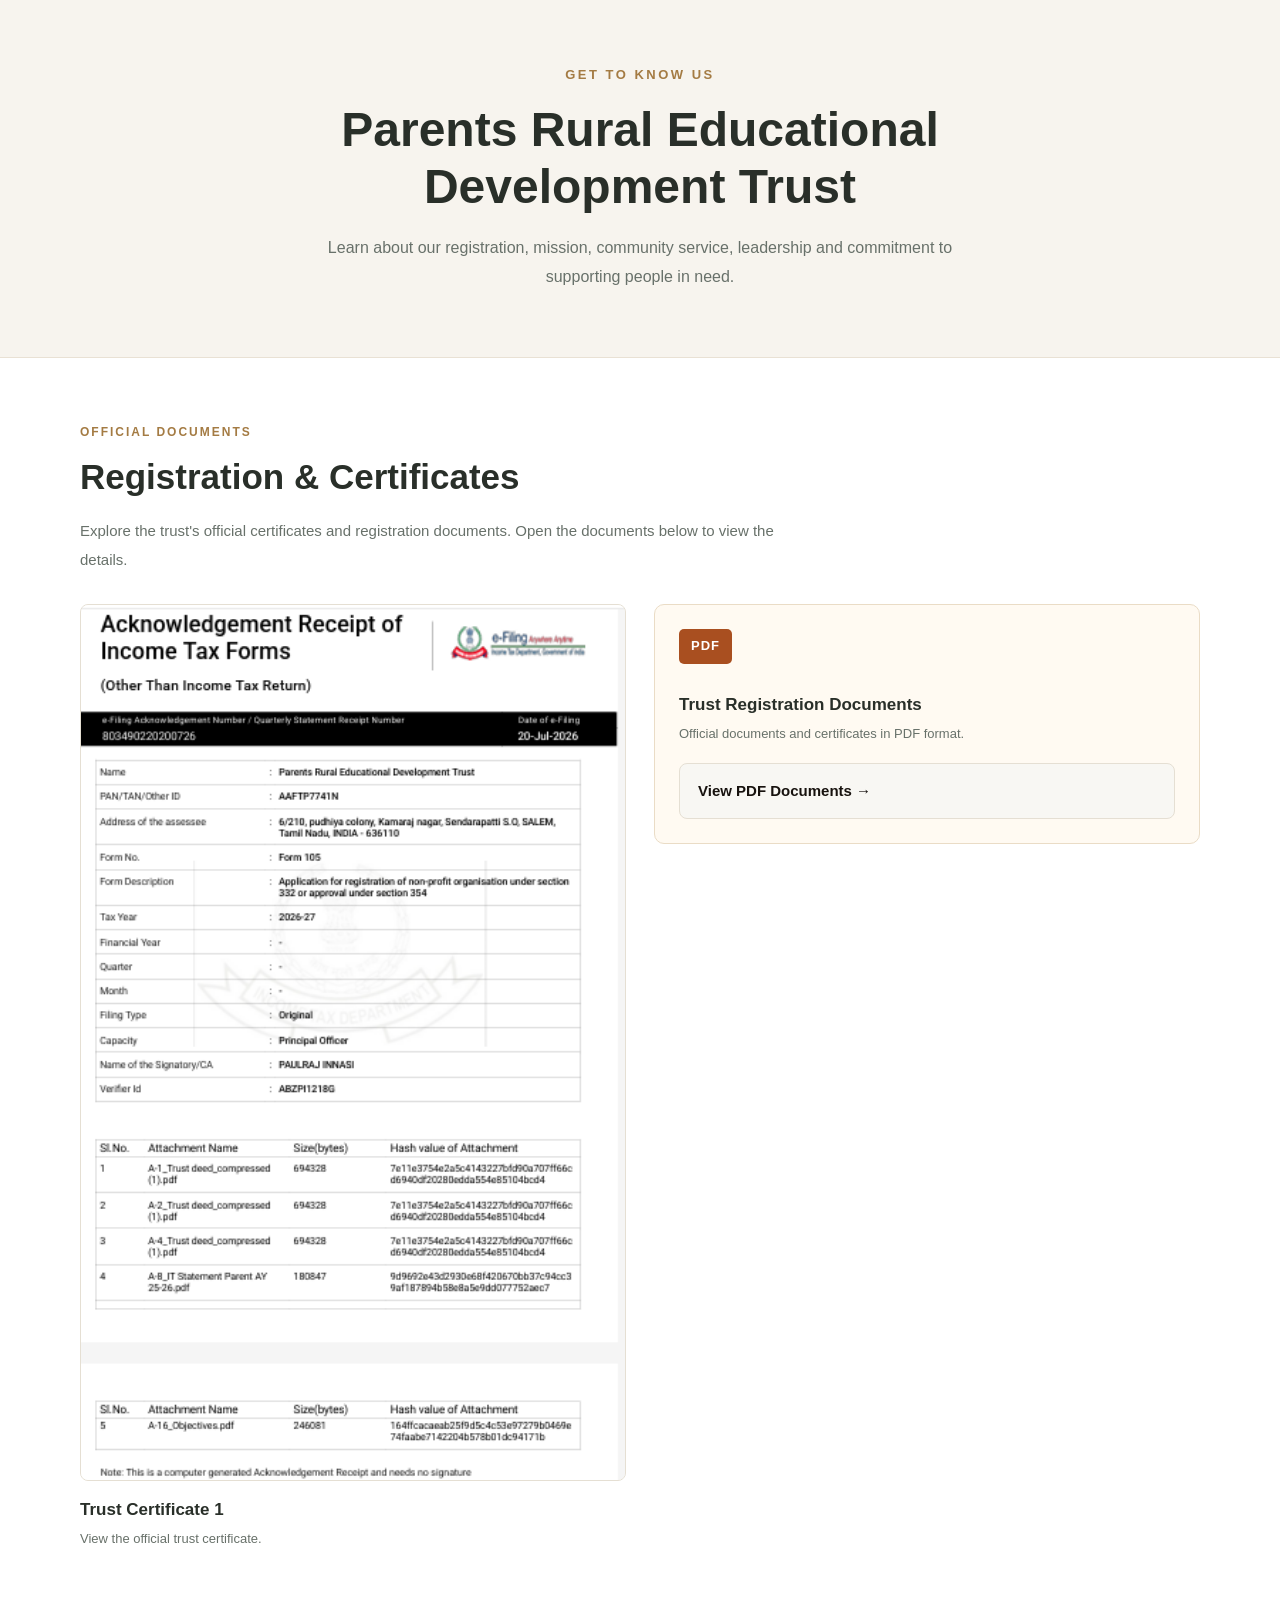
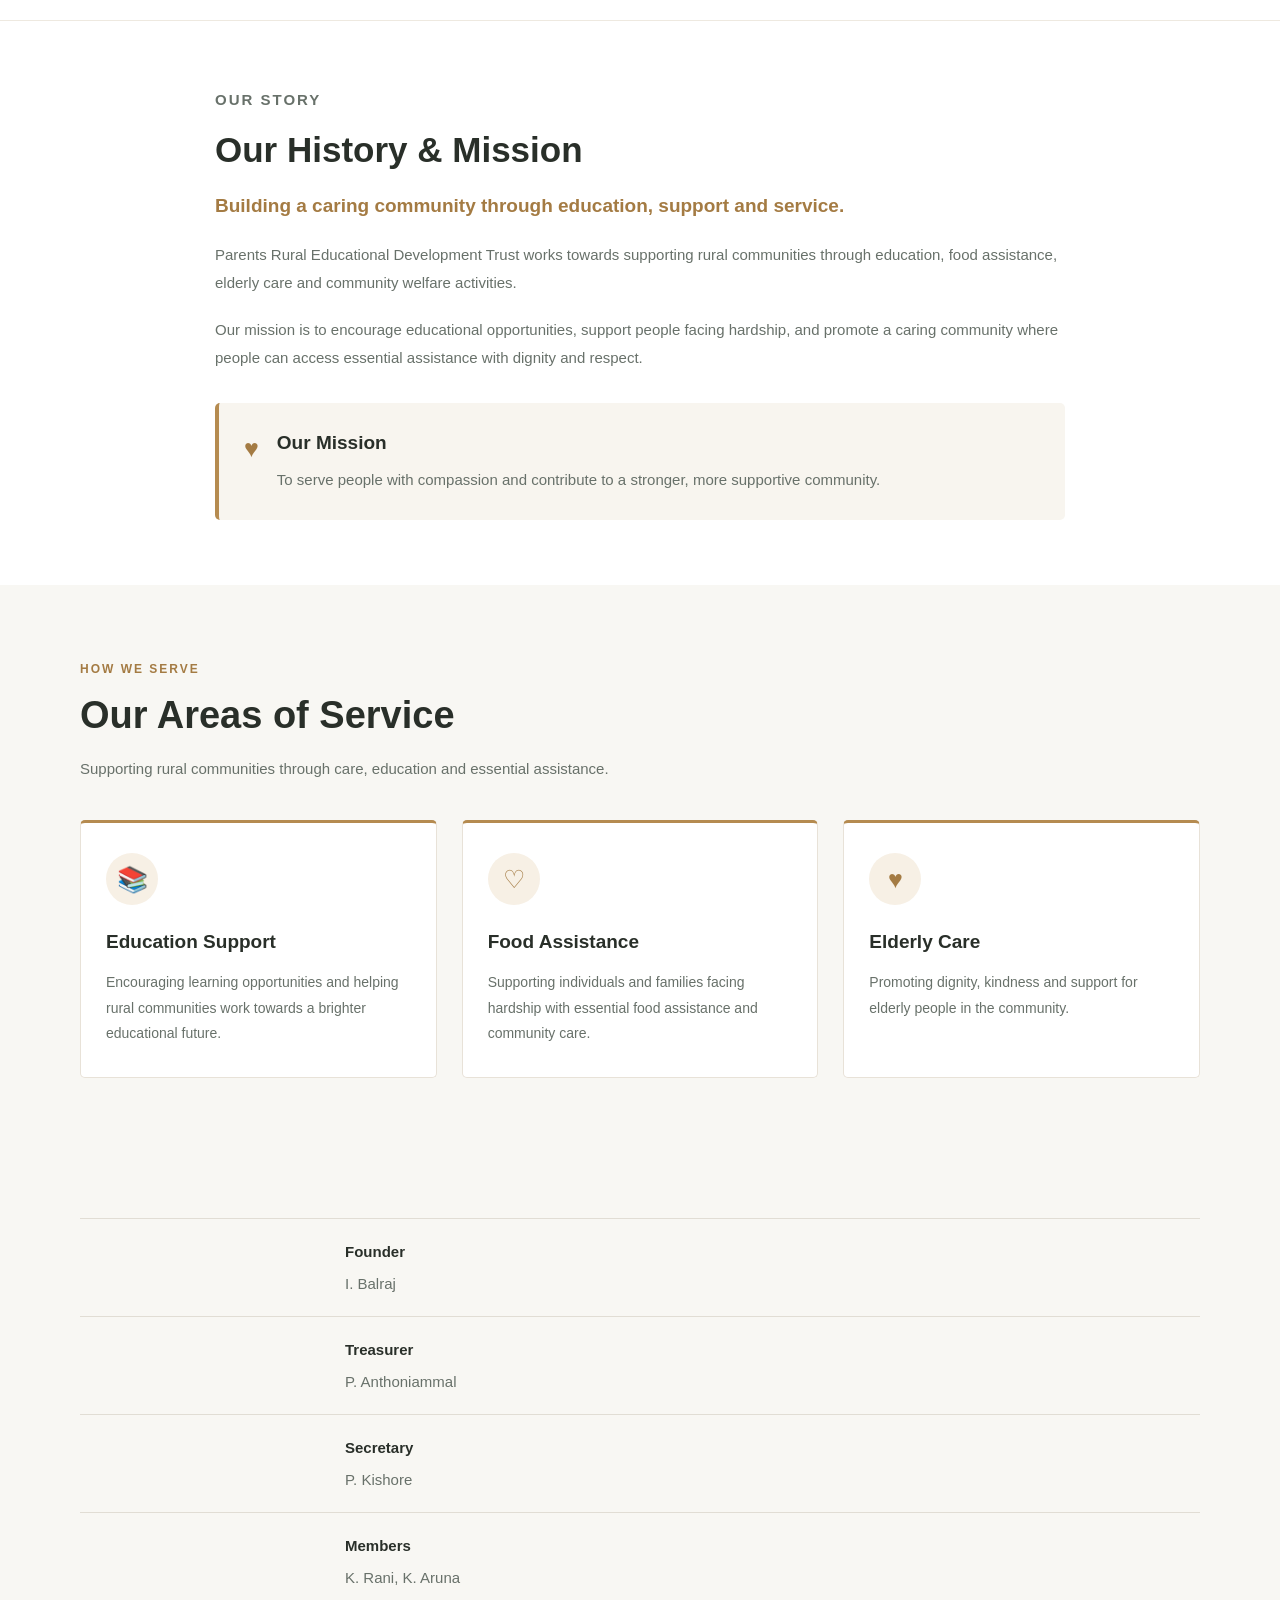
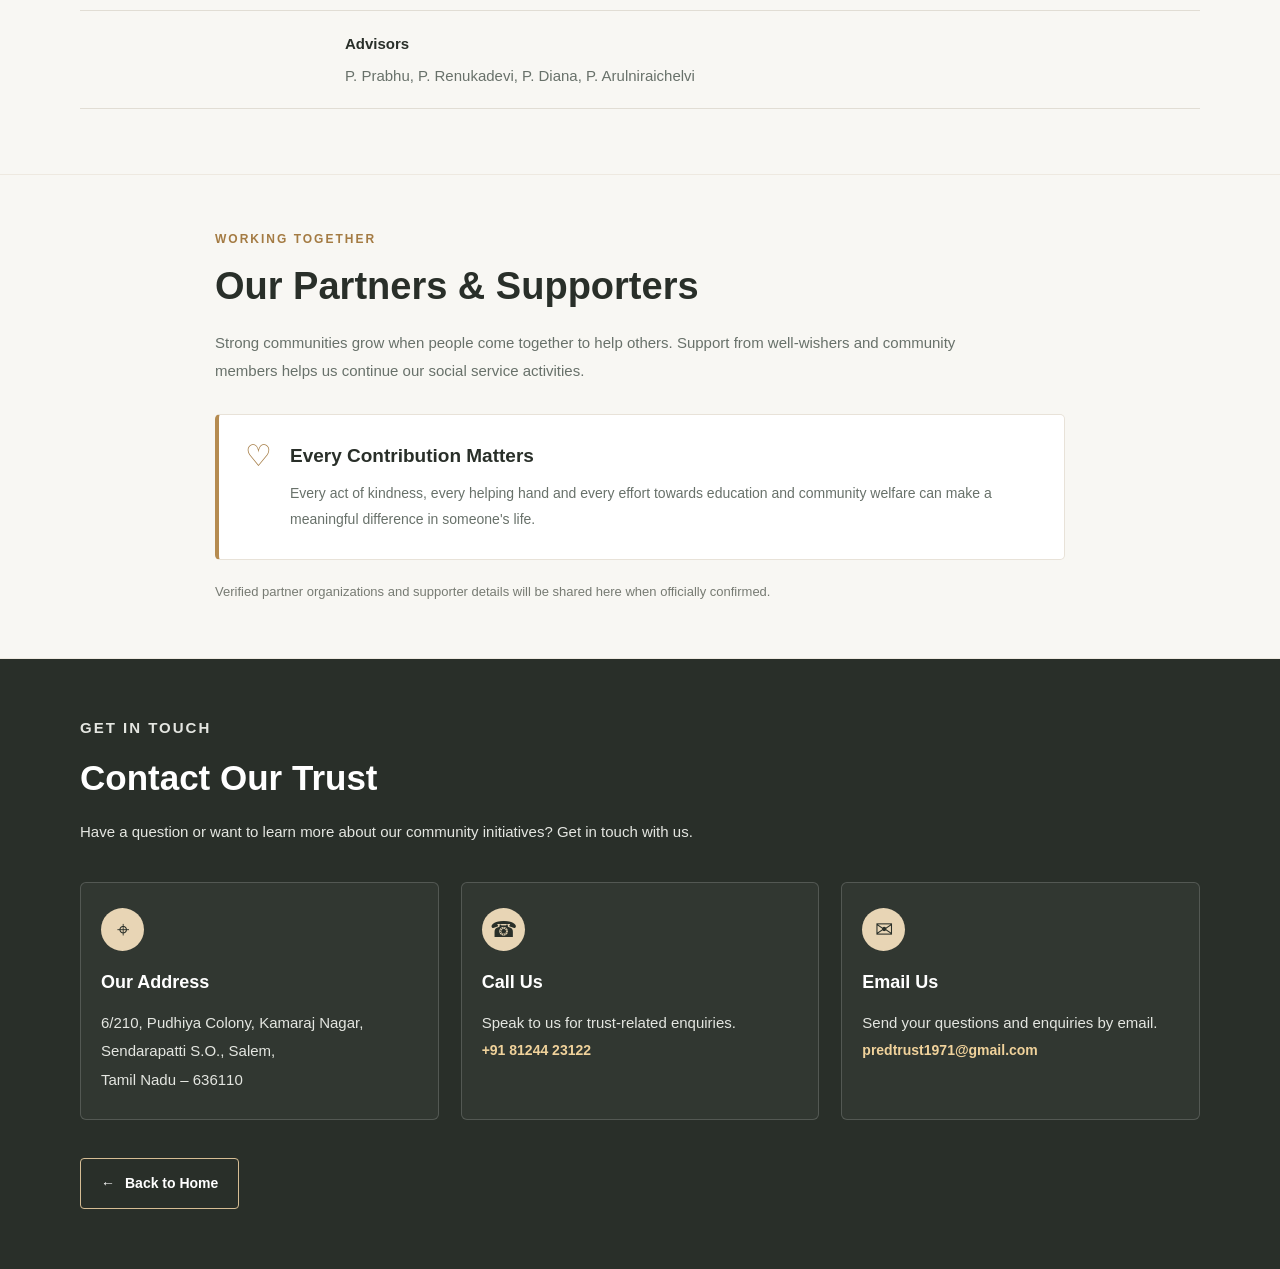
==== commit 813f4156: "Fix About page mobile layout" ====
--- a/about.html
+++ b/about.html
@@ -437,7 +437,7 @@
         <div class="trust-services-grid">
 
             <article class="trust-service-item">
-                <span class="trust-service-number">01</span>
+                <span class="trust-service-number"></span>
                 <div class="trust-service-icon" aria-hidden="true">📚</div>
                 <h3>Education Support</h3>
                 <p>
@@ -447,7 +447,7 @@
             </article>
 
             <article class="trust-service-item">
-                <span class="trust-service-number">02</span>
+                <span class="trust-service-number"></span>
                 <div class="trust-service-icon" aria-hidden="true">♡</div>
                 <h3>Food Assistance</h3>
                 <p>
@@ -457,7 +457,7 @@
             </article>
 
             <article class="trust-service-item">
-                <span class="trust-service-number">03</span>
+                <span class="trust-service-number"></span>
                 <div class="trust-service-icon" aria-hidden="true">♥</div>
                 <h3>Elderly Care</h3>
                 <p>
@@ -471,12 +471,13 @@
 </section>
 
 
-        
+   <section class="trust-leadership" id="leadership">
+    <div class="trust-details-container">     
 
 <div class="trust-leader-list">
 
     <div class="trust-leader-row">
-        <div class="trust-leader-role">01</div>
+        <div class="trust-leader-role"></div>
         <div>
             <strong>Founder</strong>
             <span>I. Balraj</span>
@@ -484,7 +485,7 @@
     </div>
 
     <div class="trust-leader-row">
-        <div class="trust-leader-role">02</div>
+        <div class="trust-leader-role"></div>
         <div>
             <strong>Treasurer</strong>
             <span>P. Anthoniammal</span>
@@ -492,7 +493,7 @@
     </div>
 
     <div class="trust-leader-row">
-        <div class="trust-leader-role">03</div>
+        <div class="trust-leader-role"></div>
         <div>
             <strong>Secretary</strong>
             <span>P. Kishore</span>
@@ -500,7 +501,7 @@
     </div>
 
     <div class="trust-leader-row">
-        <div class="trust-leader-role">04</div>
+        <div class="trust-leader-role"></div>
         <div>
             <strong>Members</strong>
             <span>K. Rani, K. Aruna</span>
@@ -508,7 +509,7 @@
     </div>
 
     <div class="trust-leader-row">
-        <div class="trust-leader-role">05</div>
+        <div class="trust-leader-role"></div>
         <div>
             <strong>Advisors</strong>
             <span>P. Prabhu, P. Renukadevi, P. Diana, P. Arulniraichelvi</span>
@@ -516,7 +517,8 @@
     </div>
 
 </div>
-
+    </div>
+</section>
 <!-- PARTNERS & SUPPORTERS -->
 <section class="trust-partners" id="partners">
     <div class="trust-details-container">
--- a/style.css
+++ b/style.css
@@ -4411,17 +4411,44 @@
     line-height: 1.7;
 }
 
+
 @media (max-width: 600px) {
     .trust-leadership {
-        padding: 50px 0;
+        padding: 40px 16px;
+        box-sizing: border-box;
+        width: 100%;
+    }
+
+    .trust-leadership .trust-details-container {
+        width: 100%;
+        max-width: 100%;
+        margin-left: auto;
+        margin-right: auto;
+        padding-left: 0;
+        padding-right: 0;
+        box-sizing: border-box;
+    }
+
+    .trust-leader-list {
+        width: 100%;
+        max-width: 100%;
+        box-sizing: border-box;
     }
 
     .trust-leader-row {
-        grid-template-columns: 35px 1fr;
+        grid-template-columns: 35px minmax(0, 1fr);
         gap: 12px;
         padding: 19px 5px;
-    }
-}
+        box-sizing: border-box;
+        width: 100%;
+    }
+
+    .trust-leader-row > div:last-child {
+        min-width: 0;
+        overflow-wrap: anywhere;
+    }
+}
+
 
 /* PARTNERS & SUPPORTERS */
 .trust-partners {
@@ -5072,3 +5099,35 @@
     color: #ffffff;
     transform: translateY(-2px);
 }
+
+/* About page - Trust leaders mobile layout */
+@media (max-width: 600px) {
+    .trust-leader-list {
+        width: 100%;
+        max-width: 100%;
+        box-sizing: border-box;
+        padding-left: 0;
+        padding-right: 0;
+    }
+
+    .trust-leader-row {
+        width: 100%;
+        max-width: 100%;
+        box-sizing: border-box;
+        display: grid;
+        grid-template-columns: 36px minmax(0, 1fr);
+        gap: 12px;
+        align-items: start;
+        overflow-wrap: anywhere;
+    }
+
+    .trust-leader-row > div:last-child {
+        min-width: 0;
+    }
+
+    .trust-leader-row strong,
+    .trust-leader-row span {
+        overflow-wrap: anywhere;
+        word-break: normal;
+    }
+}
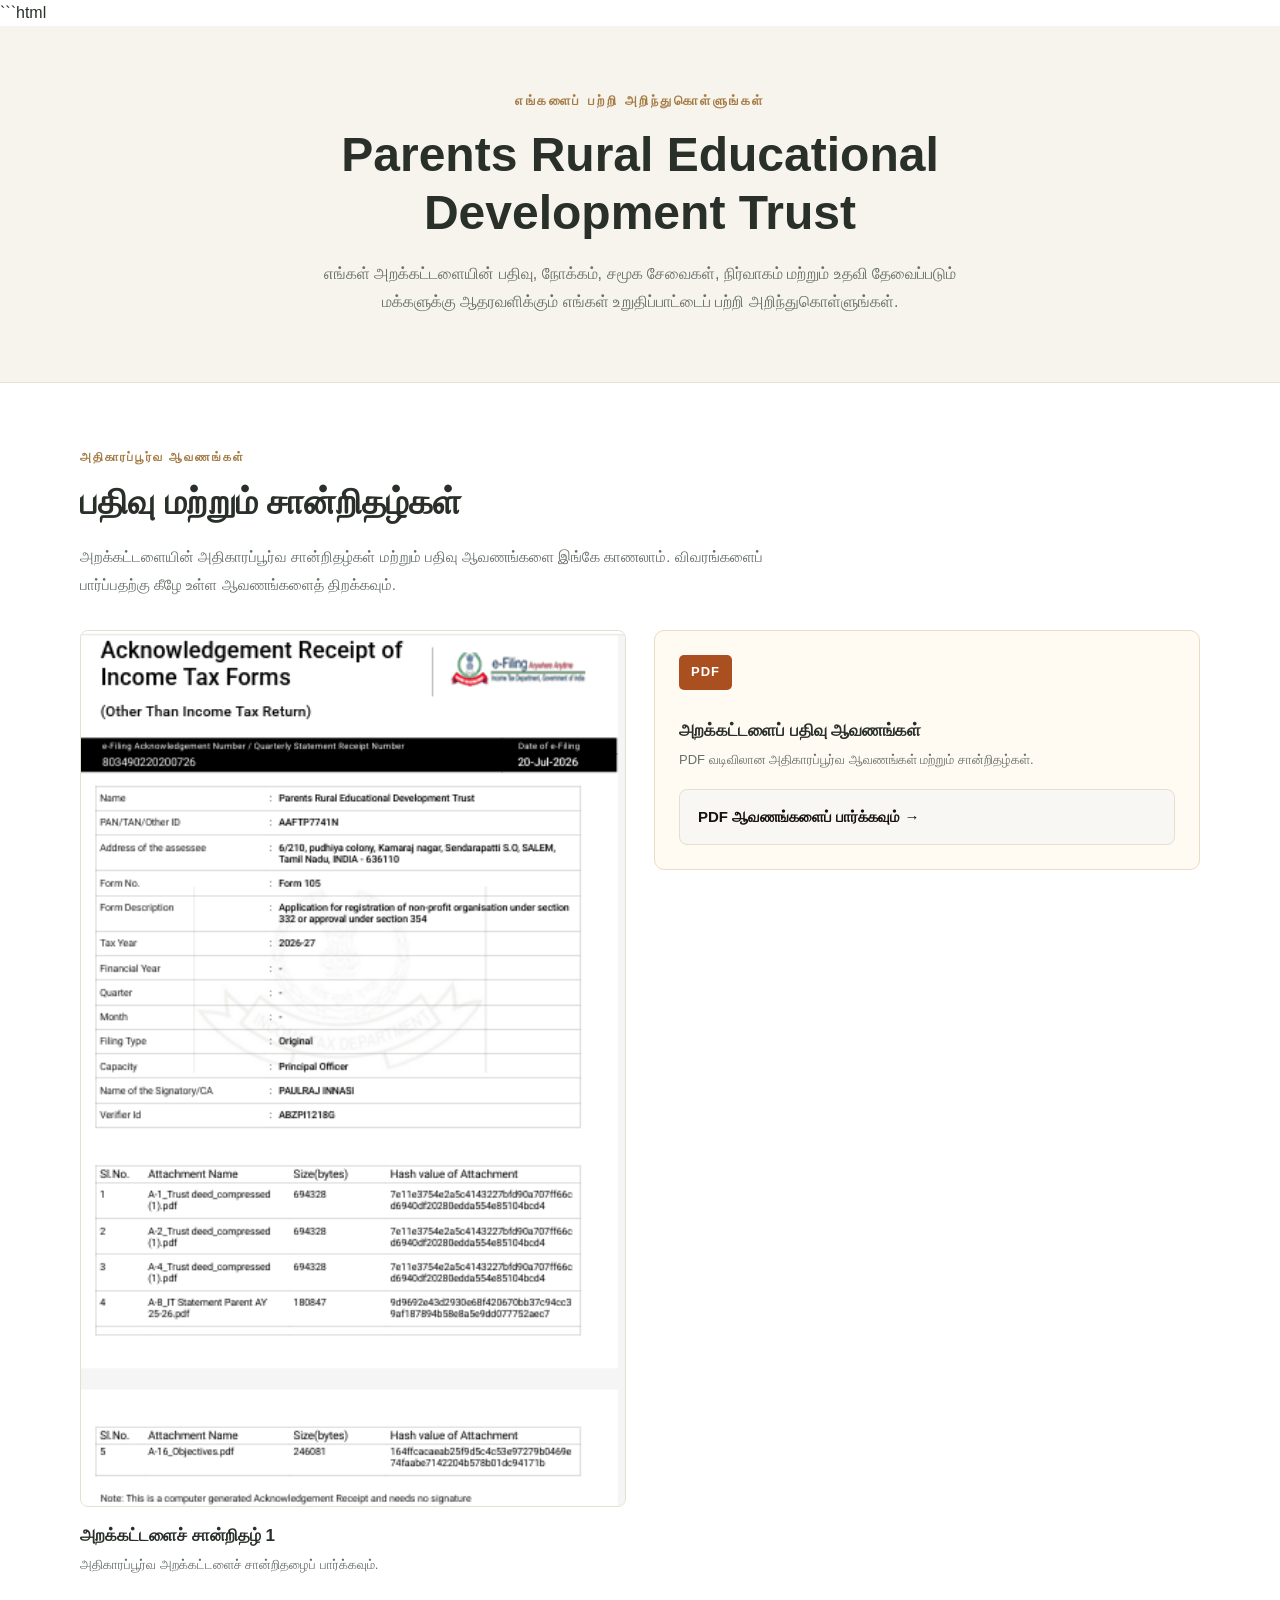
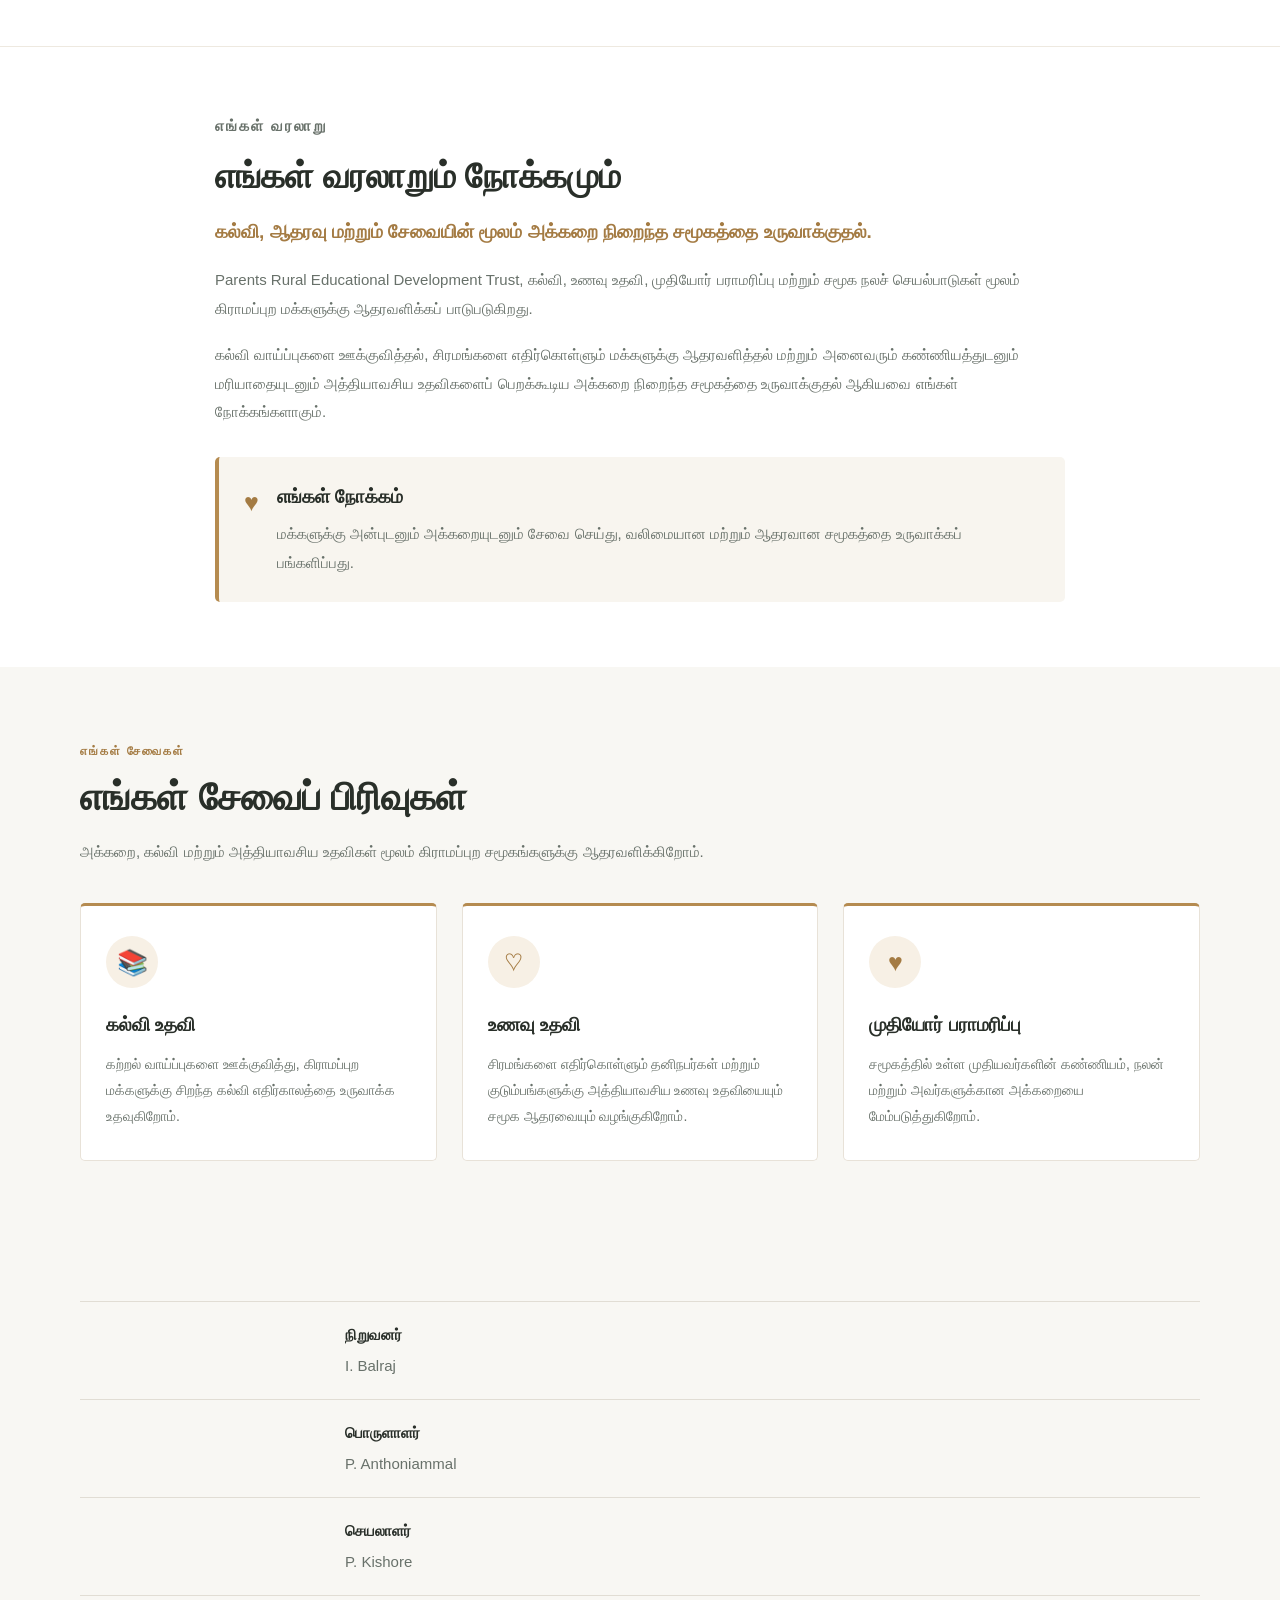
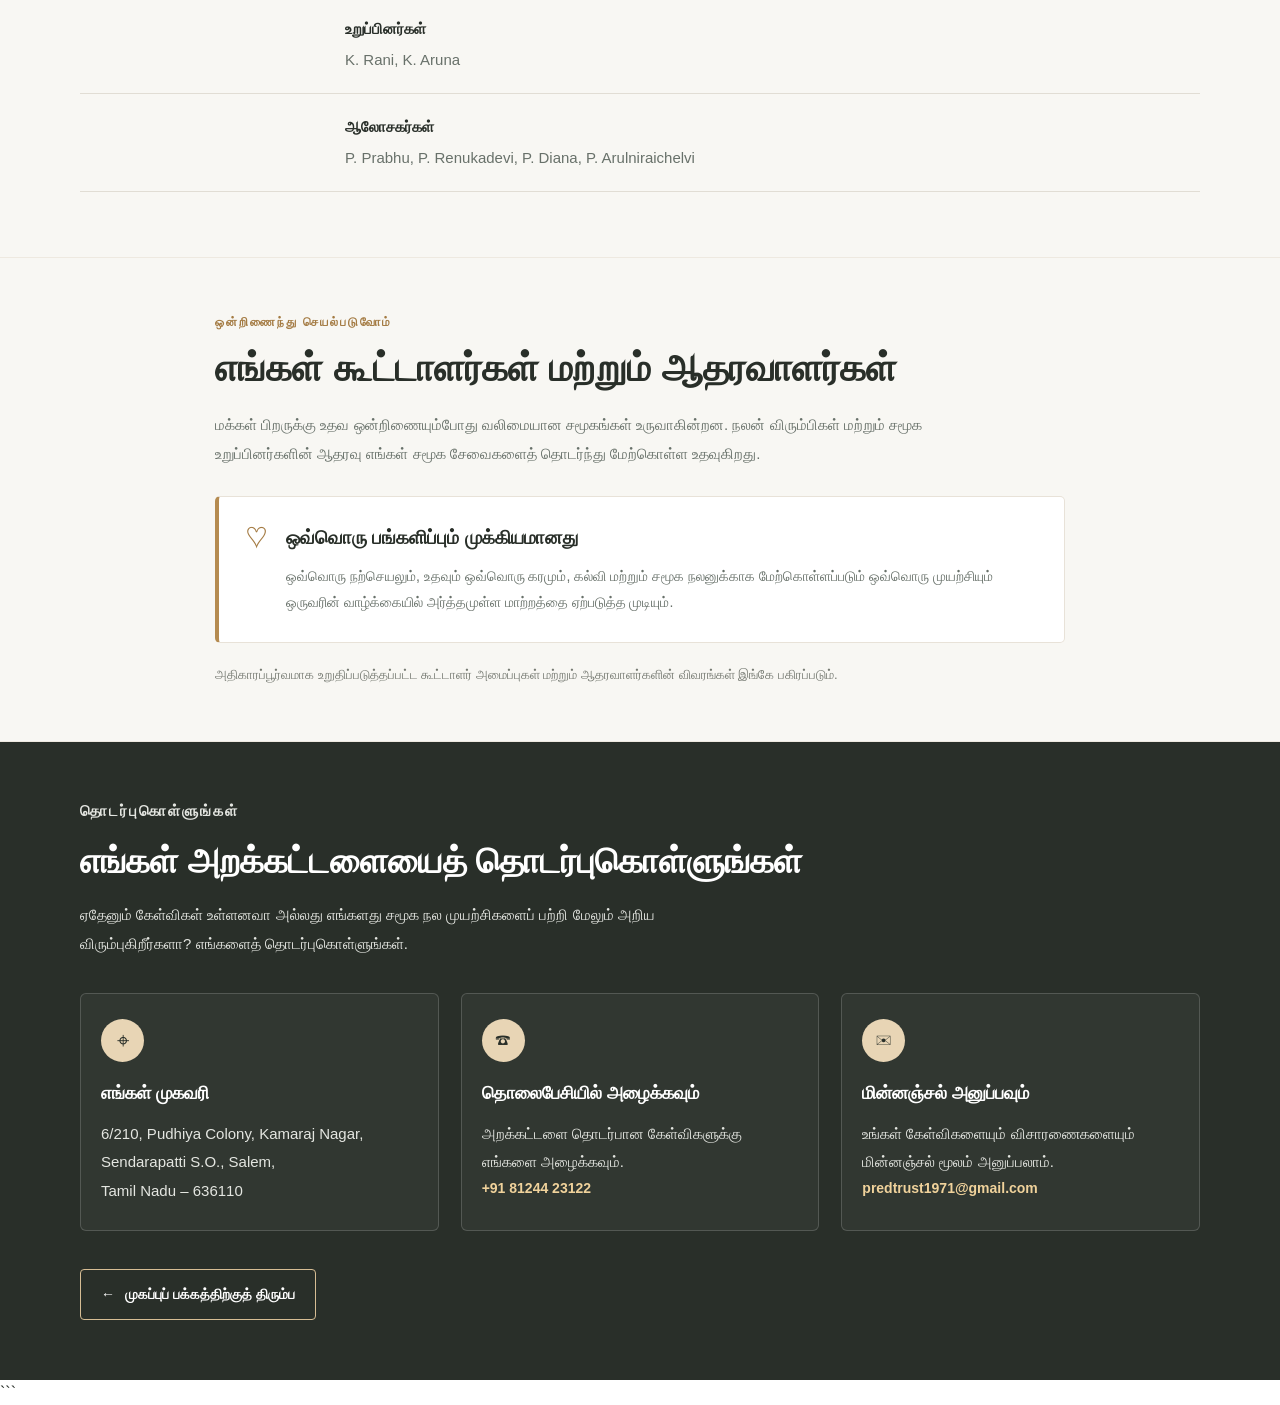
==== commit be9b84ce: "Fix mobile menu and hero heading" ====
--- a/about.html
+++ b/about.html
@@ -1,13 +1,13 @@
-
+```html
 <!DOCTYPE html>
-<html lang="en">
+<html lang="ta">
 <head>
     <meta charset="UTF-8">
     <meta name="viewport" content="width=device-width, initial-scale=1.0">
 
-    <title>About Our Trust | Parents Rural Educational Development Trust</title>
-
-    <meta name="description" content="Learn about Parents Rural Educational Development Trust, its certificates, mission, community services and leadership.">
+    <title>எங்கள் அறக்கட்டளை பற்றி | Parents Rural Educational Development Trust</title>
+
+    <meta name="description" content="Parents Rural Educational Development Trust அறக்கட்டளையின் பதிவு, நோக்கம், சமூக சேவைகள், சான்றிதழ்கள் மற்றும் நிர்வாகத்தைப் பற்றி அறிந்துகொள்ளுங்கள்.">
 
     <link rel="stylesheet" href="style.css">
 
@@ -83,7 +83,7 @@
             line-height: 1.9;
         }
 
-        /* CERTIFICATES - FIRST CONTENT SECTION */
+        /* CERTIFICATES */
 
         .trust-certificates {
             padding: 65px 0 70px;
@@ -310,16 +310,16 @@
     <header class="trust-details-hero">
         <div class="trust-details-container">
 
-            <p class="eyebrow">GET TO KNOW US</p>
+            <p class="eyebrow">எங்களைப் பற்றி அறிந்துகொள்ளுங்கள்</p>
 
             <h1>
                 Parents Rural Educational Development Trust
             </h1>
 
             <p>
-                Learn about our registration, mission, community
-                service, leadership and commitment to supporting
-                people in need.
+                எங்கள் அறக்கட்டளையின் பதிவு, நோக்கம், சமூக சேவைகள்,
+                நிர்வாகம் மற்றும் உதவி தேவைப்படும் மக்களுக்கு
+                ஆதரவளிக்கும் எங்கள் உறுதிப்பாட்டைப் பற்றி அறிந்துகொள்ளுங்கள்.
             </p>
 
         </div>
@@ -327,288 +327,367 @@
 
     <main>
 
-       
-<section class="trust-certificates" id="certificates">
-    <div class="trust-details-container">
-        <p class="trust-section-label">OFFICIAL DOCUMENTS</p>
-        <h2>Registration & Certificates</h2>
-        <p class="section-description">
-            Explore the trust's official certificates and registration documents.
-            Open the documents below to view the details.
-        </p>
-
-        <div class="trust-certificate-grid">
-
-            
-<div class="trust-certificate-item">
-    <a href="certificate.jpg"
-       target="_blank"
-       rel="noopener noreferrer"
-       class="trust-certificate-image-link">
-        <img src="certifiCATE.JPG.png"
-             alt="Trust Certificate 1"
-             class="trust-certificate-image">
-    </a>
-
-    <h3>Trust Certificate 1</h3>
-    <p>View the official trust certificate.</p>
-</div>
-
-
-           
-<!-- CERTIFICATE 2 - PDF DOCUMENT -->
-<div class="trust-certificate-item">
-    <div class="trust-pdf-preview">
-        <span class="trust-pdf-icon">PDF</span>
-        <h3>Trust Registration Documents</h3>
-        <p>Official documents and certificates in PDF format.</p>
-
-        <a href="certificate.ptf.pdf"
-           target="_blank"
-           rel="noopener noreferrer"
-           class="trust-pdf-button">
-            <span>View PDF Documents</span>
-            <span aria-hidden="true">→</span>
-        </a>
-    </div>
-</div>
+        <!-- CERTIFICATES -->
+        <section class="trust-certificates" id="certificates">
+            <div class="trust-details-container">
+
+                <p class="trust-section-label">அதிகாரப்பூர்வ ஆவணங்கள்</p>
+
+                <h2>பதிவு மற்றும் சான்றிதழ்கள்</h2>
+
+                <p class="section-description">
+                    அறக்கட்டளையின் அதிகாரப்பூர்வ சான்றிதழ்கள் மற்றும்
+                    பதிவு ஆவணங்களை இங்கே காணலாம்.
+                    விவரங்களைப் பார்ப்பதற்கு கீழே உள்ள ஆவணங்களைத் திறக்கவும்.
+                </p>
+
+                <div class="trust-certificate-grid">
+
+                    <div class="trust-certificate-item">
+                        <a href="certificate.jpg"
+                           target="_blank"
+                           rel="noopener noreferrer"
+                           class="trust-certificate-image-link">
+
+                            <img src="certifiCATE.JPG.png"
+                                 alt="அறக்கட்டளைச் சான்றிதழ் 1"
+                                 class="trust-certificate-image">
+                        </a>
+
+                        <h3>அறக்கட்டளைச் சான்றிதழ் 1</h3>
+
+                        <p>
+                            அதிகாரப்பூர்வ அறக்கட்டளைச் சான்றிதழைப் பார்க்கவும்.
+                        </p>
+                    </div>
+
+
+                    <!-- CERTIFICATE 2 - PDF DOCUMENT -->
+                    <div class="trust-certificate-item">
+                        <div class="trust-pdf-preview">
+
+                            <span class="trust-pdf-icon">PDF</span>
+
+                            <h3>அறக்கட்டளைப் பதிவு ஆவணங்கள்</h3>
+
+                            <p>
+                                PDF வடிவிலான அதிகாரப்பூர்வ ஆவணங்கள் மற்றும் சான்றிதழ்கள்.
+                            </p>
+
+                            <a href="certificate.ptf.pdf"
+                               target="_blank"
+                               rel="noopener noreferrer"
+                               class="trust-pdf-button">
+
+                                <span>PDF ஆவணங்களைப் பார்க்கவும்</span>
+                                <span aria-hidden="true">→</span>
+
+                            </a>
+
+                        </div>
+                    </div>
+
+                </div>
 
             </div>
-
-        </div>
-    </div>
-</section>
-
-
-       
-<!-- OUR STORY & MISSION -->
-<section class="trust-info-section trust-story" id="our-story">
-    <div class="trust-details-container">
-        <div class="trust-story-content">
-            <p class="trust-section-label">OUR STORY</p>
-
-            <h2>Our History & Mission</h2>
-
-            <p class="trust-story-intro">
-                Building a caring community through education, support and service.
-            </p>
-
-            <p>
-                Parents Rural Educational Development Trust works towards
-                supporting rural communities through education, food assistance,
-                elderly care and community welfare activities.
-            </p>
-
-            <p>
-                Our mission is to encourage educational opportunities, support
-                people facing hardship, and promote a caring community where
-                people can access essential assistance with dignity and respect.
-            </p>
-
-            <div class="trust-mission-note">
-                <span class="trust-mission-symbol" aria-hidden="true">♥</span>
-                <div>
-                    <h3>Our Mission</h3>
+        </section>
+
+
+        <!-- OUR STORY & MISSION -->
+        <section class="trust-info-section trust-story" id="our-story">
+            <div class="trust-details-container">
+
+                <div class="trust-story-content">
+
+                    <p class="trust-section-label">எங்கள் வரலாறு</p>
+
+                    <h2>எங்கள் வரலாறும் நோக்கமும்</h2>
+
+                    <p class="trust-story-intro">
+                        கல்வி, ஆதரவு மற்றும் சேவையின் மூலம்
+                        அக்கறை நிறைந்த சமூகத்தை உருவாக்குதல்.
+                    </p>
+
                     <p>
-                        To serve people with compassion and contribute to a
-                        stronger, more supportive community.
+                        Parents Rural Educational Development Trust,
+                        கல்வி, உணவு உதவி, முதியோர் பராமரிப்பு மற்றும்
+                        சமூக நலச் செயல்பாடுகள் மூலம் கிராமப்புற
+                        மக்களுக்கு ஆதரவளிக்கப் பாடுபடுகிறது.
                     </p>
+
+                    <p>
+                        கல்வி வாய்ப்புகளை ஊக்குவித்தல், சிரமங்களை
+                        எதிர்கொள்ளும் மக்களுக்கு ஆதரவளித்தல் மற்றும்
+                        அனைவரும் கண்ணியத்துடனும் மரியாதையுடனும்
+                        அத்தியாவசிய உதவிகளைப் பெறக்கூடிய அக்கறை நிறைந்த
+                        சமூகத்தை உருவாக்குதல் ஆகியவை எங்கள் நோக்கங்களாகும்.
+                    </p>
+
+                    <div class="trust-mission-note">
+
+                        <span class="trust-mission-symbol" aria-hidden="true">♥</span>
+
+                        <div>
+                            <h3>எங்கள் நோக்கம்</h3>
+
+                            <p>
+                                மக்களுக்கு அன்புடனும் அக்கறையுடனும்
+                                சேவை செய்து, வலிமையான மற்றும்
+                                ஆதரவான சமூகத்தை உருவாக்கப் பங்களிப்பது.
+                            </p>
+                        </div>
+
+                    </div>
+
                 </div>
+
             </div>
-        </div>
-    </div>
-</section>
-
-
-        
-<!-- OUR AREAS OF SERVICE -->
-<section class="trust-services-section" id="services">
-    <div class="trust-details-container">
-
-        <div class="trust-services-heading">
-            <p class="trust-section-label">HOW WE SERVE</p>
-            <h2>Our Areas of Service</h2>
-            <p>
-                Supporting rural communities through care, education
-                and essential assistance.
-            </p>
-        </div>
-
-        <div class="trust-services-grid">
-
-            <article class="trust-service-item">
-                <span class="trust-service-number"></span>
-                <div class="trust-service-icon" aria-hidden="true">📚</div>
-                <h3>Education Support</h3>
-                <p>
-                    Encouraging learning opportunities and helping rural
-                    communities work towards a brighter educational future.
+        </section>
+
+
+        <!-- OUR AREAS OF SERVICE -->
+        <section class="trust-services-section" id="services">
+            <div class="trust-details-container">
+
+                <div class="trust-services-heading">
+
+                    <p class="trust-section-label">எங்கள் சேவைகள்</p>
+
+                    <h2>எங்கள் சேவைப் பிரிவுகள்</h2>
+
+                    <p>
+                        அக்கறை, கல்வி மற்றும் அத்தியாவசிய உதவிகள் மூலம்
+                        கிராமப்புற சமூகங்களுக்கு ஆதரவளிக்கிறோம்.
+                    </p>
+
+                </div>
+
+                <div class="trust-services-grid">
+
+                    <article class="trust-service-item">
+
+                        <span class="trust-service-number"></span>
+
+                        <div class="trust-service-icon" aria-hidden="true">📚</div>
+
+                        <h3>கல்வி உதவி</h3>
+
+                        <p>
+                            கற்றல் வாய்ப்புகளை ஊக்குவித்து,
+                            கிராமப்புற மக்களுக்கு சிறந்த கல்வி
+                            எதிர்காலத்தை உருவாக்க உதவுகிறோம்.
+                        </p>
+
+                    </article>
+
+                    <article class="trust-service-item">
+
+                        <span class="trust-service-number"></span>
+
+                        <div class="trust-service-icon" aria-hidden="true">♡</div>
+
+                        <h3>உணவு உதவி</h3>
+
+                        <p>
+                            சிரமங்களை எதிர்கொள்ளும் தனிநபர்கள்
+                            மற்றும் குடும்பங்களுக்கு அத்தியாவசிய
+                            உணவு உதவியையும் சமூக ஆதரவையும் வழங்குகிறோம்.
+                        </p>
+
+                    </article>
+
+                    <article class="trust-service-item">
+
+                        <span class="trust-service-number"></span>
+
+                        <div class="trust-service-icon" aria-hidden="true">♥</div>
+
+                        <h3>முதியோர் பராமரிப்பு</h3>
+
+                        <p>
+                            சமூகத்தில் உள்ள முதியவர்களின் கண்ணியம்,
+                            நலன் மற்றும் அவர்களுக்கான அக்கறையை
+                            மேம்படுத்துகிறோம்.
+                        </p>
+
+                    </article>
+
+                </div>
+
+            </div>
+        </section>
+
+
+        <!-- LEADERSHIP -->
+        <section class="trust-leadership" id="leadership">
+            <div class="trust-details-container">
+
+                <div class="trust-leader-list">
+
+                    <div class="trust-leader-row">
+                        <div class="trust-leader-role"></div>
+                        <div>
+                            <strong>நிறுவனர்</strong>
+                            <span>I. Balraj</span>
+                        </div>
+                    </div>
+
+                    <div class="trust-leader-row">
+                        <div class="trust-leader-role"></div>
+                        <div>
+                            <strong>பொருளாளர்</strong>
+                            <span>P. Anthoniammal</span>
+                        </div>
+                    </div>
+
+                    <div class="trust-leader-row">
+                        <div class="trust-leader-role"></div>
+                        <div>
+                            <strong>செயலாளர்</strong>
+                            <span>P. Kishore</span>
+                        </div>
+                    </div>
+
+                    <div class="trust-leader-row">
+                        <div class="trust-leader-role"></div>
+                        <div>
+                            <strong>உறுப்பினர்கள்</strong>
+                            <span>K. Rani, K. Aruna</span>
+                        </div>
+                    </div>
+
+                    <div class="trust-leader-row">
+                        <div class="trust-leader-role"></div>
+                        <div>
+                            <strong>ஆலோசகர்கள்</strong>
+                            <span>P. Prabhu, P. Renukadevi, P. Diana, P. Arulniraichelvi</span>
+                        </div>
+                    </div>
+
+                </div>
+
+            </div>
+        </section>
+
+
+        <!-- PARTNERS & SUPPORTERS -->
+        <section class="trust-partners" id="partners">
+            <div class="trust-details-container">
+
+                <div class="trust-partners-content">
+
+                    <p class="trust-section-label">ஒன்றிணைந்து செயல்படுவோம்</p>
+
+                    <h2>எங்கள் கூட்டாளர்கள் மற்றும் ஆதரவாளர்கள்</h2>
+
+                    <p class="trust-partners-intro">
+                        மக்கள் பிறருக்கு உதவ ஒன்றிணையும்போது வலிமையான
+                        சமூகங்கள் உருவாகின்றன. நலன் விரும்பிகள் மற்றும்
+                        சமூக உறுப்பினர்களின் ஆதரவு எங்கள் சமூக சேவைகளைத்
+                        தொடர்ந்து மேற்கொள்ள உதவுகிறது.
+                    </p>
+
+                    <div class="trust-partner-message">
+
+                        <span class="trust-partner-symbol" aria-hidden="true">♡</span>
+
+                        <div>
+                            <h3>ஒவ்வொரு பங்களிப்பும் முக்கியமானது</h3>
+
+                            <p>
+                                ஒவ்வொரு நற்செயலும், உதவும் ஒவ்வொரு கரமும்,
+                                கல்வி மற்றும் சமூக நலனுக்காக மேற்கொள்ளப்படும்
+                                ஒவ்வொரு முயற்சியும் ஒருவரின் வாழ்க்கையில்
+                                அர்த்தமுள்ள மாற்றத்தை ஏற்படுத்த முடியும்.
+                            </p>
+                        </div>
+
+                    </div>
+
+                    <p class="trust-partners-note">
+                        அதிகாரப்பூர்வமாக உறுதிப்படுத்தப்பட்ட கூட்டாளர்
+                        அமைப்புகள் மற்றும் ஆதரவாளர்களின் விவரங்கள்
+                        இங்கே பகிரப்படும்.
+                    </p>
+
+                </div>
+
+            </div>
+        </section>
+
+
+        <!-- CONTACT OUR TRUST -->
+        <section class="trust-contact-section" id="contact">
+            <div class="trust-details-container">
+
+                <p class="trust-section-label">தொடர்புகொள்ளுங்கள்</p>
+
+                <h2>எங்கள் அறக்கட்டளையைத் தொடர்புகொள்ளுங்கள்</h2>
+
+                <p class="trust-contact-intro">
+                    ஏதேனும் கேள்விகள் உள்ளனவா அல்லது எங்களது சமூக நல
+                    முயற்சிகளைப் பற்றி மேலும் அறிய விரும்புகிறீர்களா?
+                    எங்களைத் தொடர்புகொள்ளுங்கள்.
                 </p>
-            </article>
-
-            <article class="trust-service-item">
-                <span class="trust-service-number"></span>
-                <div class="trust-service-icon" aria-hidden="true">♡</div>
-                <h3>Food Assistance</h3>
-                <p>
-                    Supporting individuals and families facing hardship
-                    with essential food assistance and community care.
-                </p>
-            </article>
-
-            <article class="trust-service-item">
-                <span class="trust-service-number"></span>
-                <div class="trust-service-icon" aria-hidden="true">♥</div>
-                <h3>Elderly Care</h3>
-                <p>
-                    Promoting dignity, kindness and support for elderly
-                    people in the community.
-                </p>
-            </article>
-
-        </div>
-    </div>
-</section>
-
-
-   <section class="trust-leadership" id="leadership">
-    <div class="trust-details-container">     
-
-<div class="trust-leader-list">
-
-    <div class="trust-leader-row">
-        <div class="trust-leader-role"></div>
-        <div>
-            <strong>Founder</strong>
-            <span>I. Balraj</span>
-        </div>
-    </div>
-
-    <div class="trust-leader-row">
-        <div class="trust-leader-role"></div>
-        <div>
-            <strong>Treasurer</strong>
-            <span>P. Anthoniammal</span>
-        </div>
-    </div>
-
-    <div class="trust-leader-row">
-        <div class="trust-leader-role"></div>
-        <div>
-            <strong>Secretary</strong>
-            <span>P. Kishore</span>
-        </div>
-    </div>
-
-    <div class="trust-leader-row">
-        <div class="trust-leader-role"></div>
-        <div>
-            <strong>Members</strong>
-            <span>K. Rani, K. Aruna</span>
-        </div>
-    </div>
-
-    <div class="trust-leader-row">
-        <div class="trust-leader-role"></div>
-        <div>
-            <strong>Advisors</strong>
-            <span>P. Prabhu, P. Renukadevi, P. Diana, P. Arulniraichelvi</span>
-        </div>
-    </div>
-
-</div>
-    </div>
-</section>
-<!-- PARTNERS & SUPPORTERS -->
-<section class="trust-partners" id="partners">
-    <div class="trust-details-container">
-
-        <div class="trust-partners-content">
-            <p class="trust-section-label">WORKING TOGETHER</p>
-
-            <h2>Our Partners & Supporters</h2>
-
-            <p class="trust-partners-intro">
-                Strong communities grow when people come together to help
-                others. Support from well-wishers and community members
-                helps us continue our social service activities.
-            </p>
-
-            <div class="trust-partner-message">
-                <span class="trust-partner-symbol" aria-hidden="true">♡</span>
-
-                <div>
-                    <h3>Every Contribution Matters</h3>
-                    <p>
-                        Every act of kindness, every helping hand and every
-                        effort towards education and community welfare can
-                        make a meaningful difference in someone's life.
-                    </p>
+
+                <div class="trust-contact-grid">
+
+                    <div class="trust-contact-item">
+
+                        <span class="trust-contact-icon" aria-hidden="true">⌖</span>
+
+                        <h3>எங்கள் முகவரி</h3>
+
+                        <p>
+                            6/210, Pudhiya Colony, Kamaraj Nagar,<br>
+                            Sendarapatti S.O., Salem,<br>
+                            Tamil Nadu – 636110
+                        </p>
+
+                    </div>
+
+                    <div class="trust-contact-item">
+
+                        <span class="trust-contact-icon" aria-hidden="true">☎</span>
+
+                        <h3>தொலைபேசியில் அழைக்கவும்</h3>
+
+                        <p>
+                            அறக்கட்டளை தொடர்பான கேள்விகளுக்கு எங்களை அழைக்கவும்.
+                        </p>
+
+                        <a href="tel:+918124423122">+91 81244 23122</a>
+
+                    </div>
+
+                    <div class="trust-contact-item">
+
+                        <span class="trust-contact-icon" aria-hidden="true">✉</span>
+
+                        <h3>மின்னஞ்சல் அனுப்பவும்</h3>
+
+                        <p>
+                            உங்கள் கேள்விகளையும் விசாரணைகளையும்
+                            மின்னஞ்சல் மூலம் அனுப்பலாம்.
+                        </p>
+
+                        <a href="mailto:predtrust1971@gmail.com">
+                            predtrust1971@gmail.com
+                        </a>
+
+                    </div>
+
                 </div>
+
+                <a href="index.html" class="trust-back-home">
+                    <span aria-hidden="true">←</span> முகப்புப் பக்கத்திற்குத் திரும்ப
+                </a>
+
             </div>
-
-            <p class="trust-partners-note">
-                Verified partner organizations and supporter details
-                will be shared here when officially confirmed.
-            </p>
-        </div>
-
-    </div>
-</section>
-
-
-        
-                
-<!-- CONTACT OUR TRUST -->
-<section class="trust-contact-section" id="contact">
-    <div class="trust-details-container">
-
-        <p class="trust-section-label">GET IN TOUCH</p>
-        <h2>Contact Our Trust</h2>
-
-        <p class="trust-contact-intro">
-            Have a question or want to learn more about our community
-            initiatives? Get in touch with us.
-        </p>
-
-        <div class="trust-contact-grid">
-
-            <div class="trust-contact-item">
-                <span class="trust-contact-icon" aria-hidden="true">⌖</span>
-                <h3>Our Address</h3>
-                <p>
-                    6/210, Pudhiya Colony, Kamaraj Nagar,<br>
-                    Sendarapatti S.O., Salem,<br>
-                    Tamil Nadu – 636110
-                </p>
-            </div>
-
-            <div class="trust-contact-item">
-                <span class="trust-contact-icon" aria-hidden="true">☎</span>
-                <h3>Call Us</h3>
-                <p>Speak to us for trust-related enquiries.</p>
-                <a href="tel:+918124423122">+91 81244 23122</a>
-            </div>
-
-            <div class="trust-contact-item">
-                <span class="trust-contact-icon" aria-hidden="true">✉</span>
-                <h3>Email Us</h3>
-                <p>Send your questions and enquiries by email.</p>
-                <a href="mailto:predtrust1971@gmail.com">
-                    predtrust1971@gmail.com
-                </a>
-            </div>
-
-        </div>
-
-        <a href="index.html" class="trust-back-home">
-            <span aria-hidden="true">←</span> Back to Home
-        </a>
-
-    </div>
-</section>
+        </section>
 
     </main>
 
 </body>
 </html>
+```
--- a/style.css
+++ b/style.css
@@ -195,62 +195,93 @@
    HEADER — MOBILE
 ========================================= */
 
-@media (max-width: 700px) {
-
-    .site-header {
-        padding: 14px 0;
-    }
-
-    .header-container {
-        width: 92%;
-        min-height: auto;
-
-        flex-wrap: wrap;
-        gap: 14px;
-    }
-
-    .trust-logo {
-        min-width: auto;
-    }
-
-    .trust-logo span {
-        font-size: 9px;
-        letter-spacing: 1.5px;
-    }
-
-    .trust-logo strong {
-        font-size: 19px;
-    }
-
-    .header-donate {
-        height: 40px;
-        min-width: 105px;
-        font-size: 11px;
-    }
-
-    .main-nav {
-        order: 3;
-
-        width: 100%;
-
-        justify-content: flex-start;
-        gap: 22px;
-
-        overflow-x: auto;
-        white-space: nowrap;
-
-        padding: 5px 2px 3px;
-
-        scrollbar-width: none;
-    }
-
-    .main-nav::-webkit-scrollbar {
-        display: none;
-    }
-
-    .main-nav a {
-        flex-shrink: 0;
-        font-size: 12px;
+.menu-toggle{
+    display:none;
+    background:none;
+    border:none;
+    cursor:pointer;
+    padding:6px;
+}
+
+.menu-toggle span{
+    display:block;
+    width:26px;
+    height:3px;
+    background:#211a16;
+    margin:5px 0;
+    border-radius:3px;
+    transition:.3s;
+}
+
+@media (max-width:700px){
+
+    .site-header{
+        padding:12px 0;
+    }
+
+    .header-container{
+        width:92%;
+        display:flex;
+        align-items:center;
+        justify-content:space-between;
+        min-height:60px;
+    }
+
+    .menu-toggle{
+        display:block;
+        order:2;
+    }
+
+    .trust-logo{
+        order:1;
+    }
+
+    .header-donate{
+        display:none;
+    }
+
+    .main-nav{
+        position:absolute;
+        top:100%;
+        left:0;
+        width:100%;
+        background:#ffffff;
+        border-top:1px solid #e8e2da;
+        display:none;
+        flex-direction:column;
+        align-items:flex-start;
+        padding:15px 20px;
+        gap:18px;
+        box-shadow:0 10px 30px rgba(0,0,0,.08);
+    }
+
+    .main-nav.active{
+        display:flex;
+    }
+
+    .main-nav a{
+        width:100%;
+        font-size:15px;
+        padding:8px 0;
+        border-bottom:1px solid #f1ece4;
+    }
+
+    .main-nav a:last-child{
+        border-bottom:none;
+    }
+
+    /* X Animation */
+
+    .menu-toggle.active span:nth-child(1){
+        transform:translateY(8px) rotate(45deg);
+    }
+
+    .menu-toggle.active span:nth-child(2){
+        opacity:0;
+    }
+
+    .menu-toggle.active span:nth-child(3){
+        transform:translateY(-8px) rotate(-45deg);
     }
 }
 /* =========================================
@@ -322,14 +353,34 @@
     letter-spacing: 2px;
 }
 
+
 .hero h1 {
     max-width: 760px;
-
-    font-size: clamp(48px, 6vw, 82px);
+    font-size: clamp(40px, 6vw, 82px);
     font-weight: 700;
-    line-height: 0.98;
-    letter-spacing: -2px;
-}
+    line-height: 1.35;
+    letter-spacing: 0;
+}
+
+.hero h1 span {
+    display: block;
+    color: #d2a85c;
+}
+
+@media (max-width: 700px) {
+    .hero h1 {
+        font-size: clamp(34px, 9vw, 42px);
+        line-height: 1.4;
+        letter-spacing: 0;
+        overflow-wrap: break-word;
+    }
+
+    .hero-description {
+        font-size: 15px;
+        line-height: 1.9;
+    }
+}
+
 
 .hero h1 span {
     display: block;
@@ -525,9 +576,14 @@
         letter-spacing: 1.3px;
     }
 
-    .hero h1 {
-        font-size: 44px;
-    }
+   
+.hero h1 {
+    font-size: clamp(30px, 9vw, 38px);
+    line-height: 1.5;
+    letter-spacing: 0;
+    overflow-wrap: break-word;
+}
+
 
     .hero-buttons {
         flex-direction: column;
